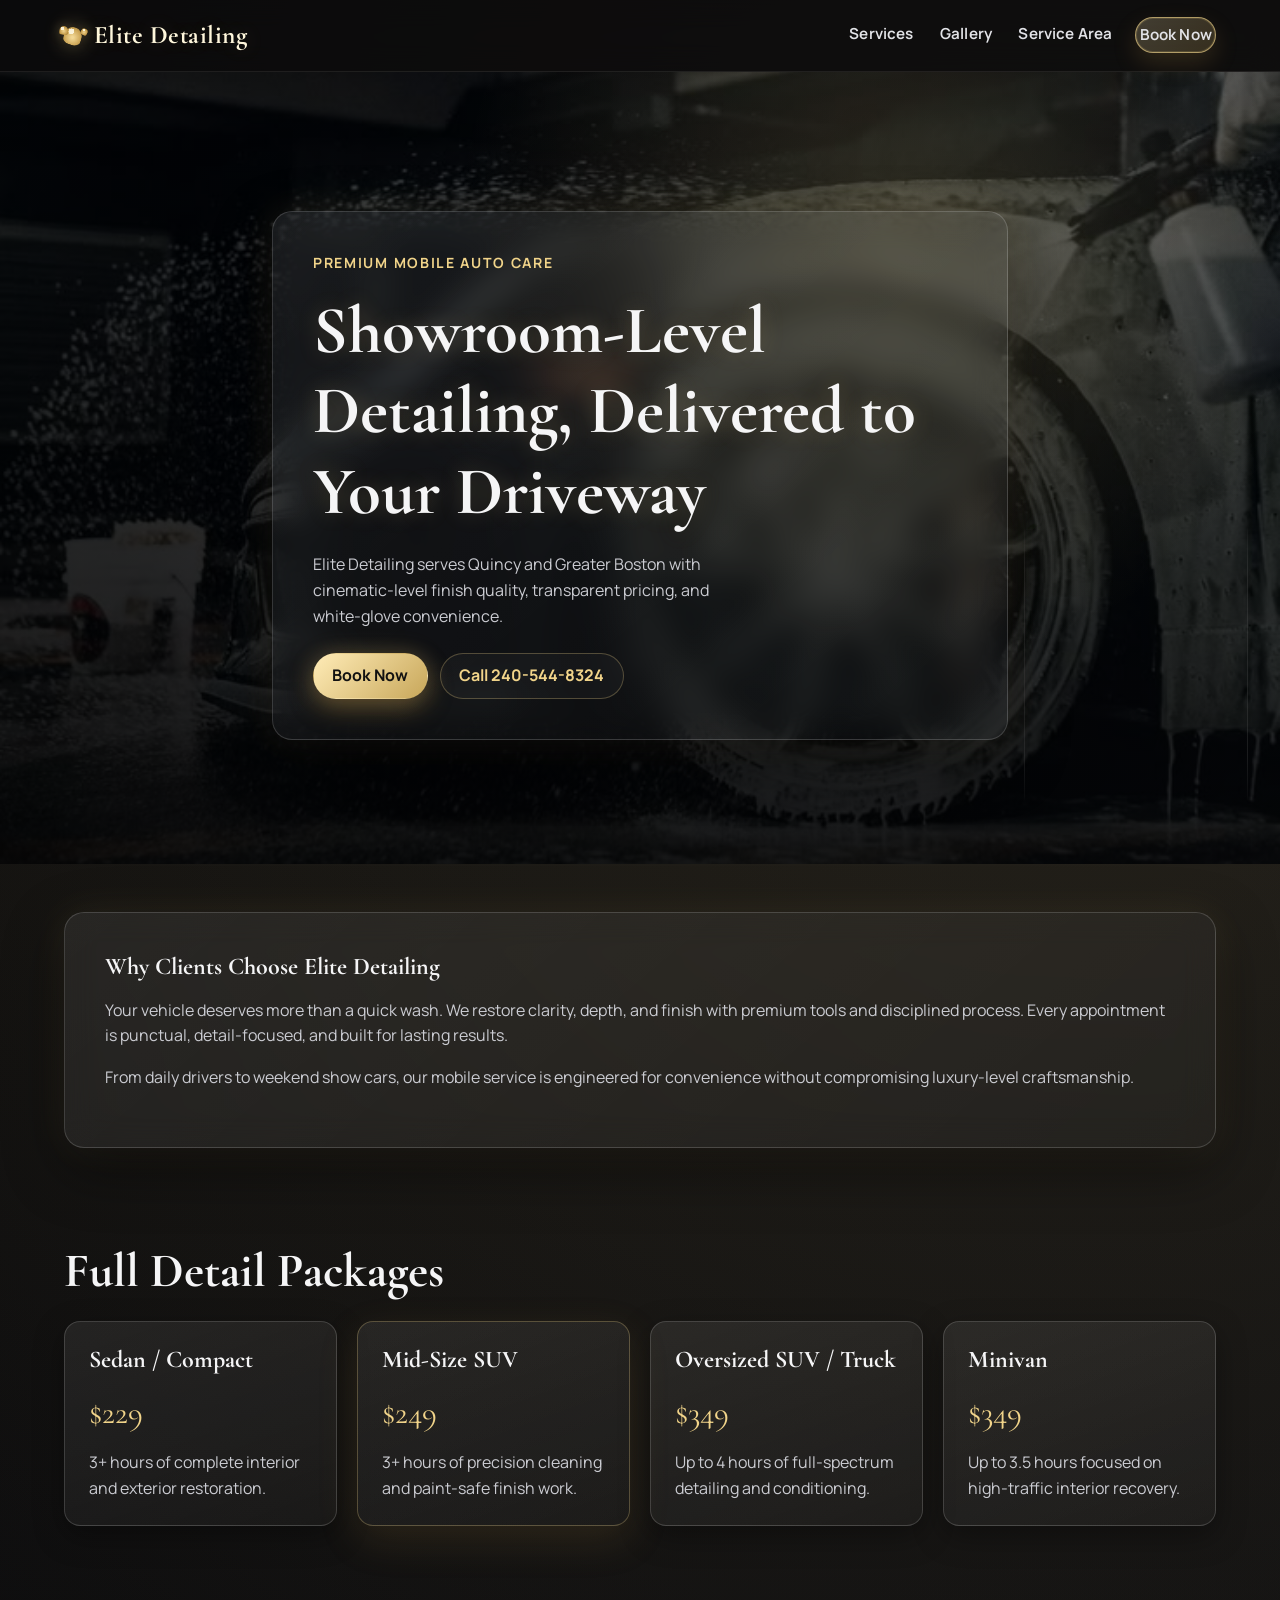
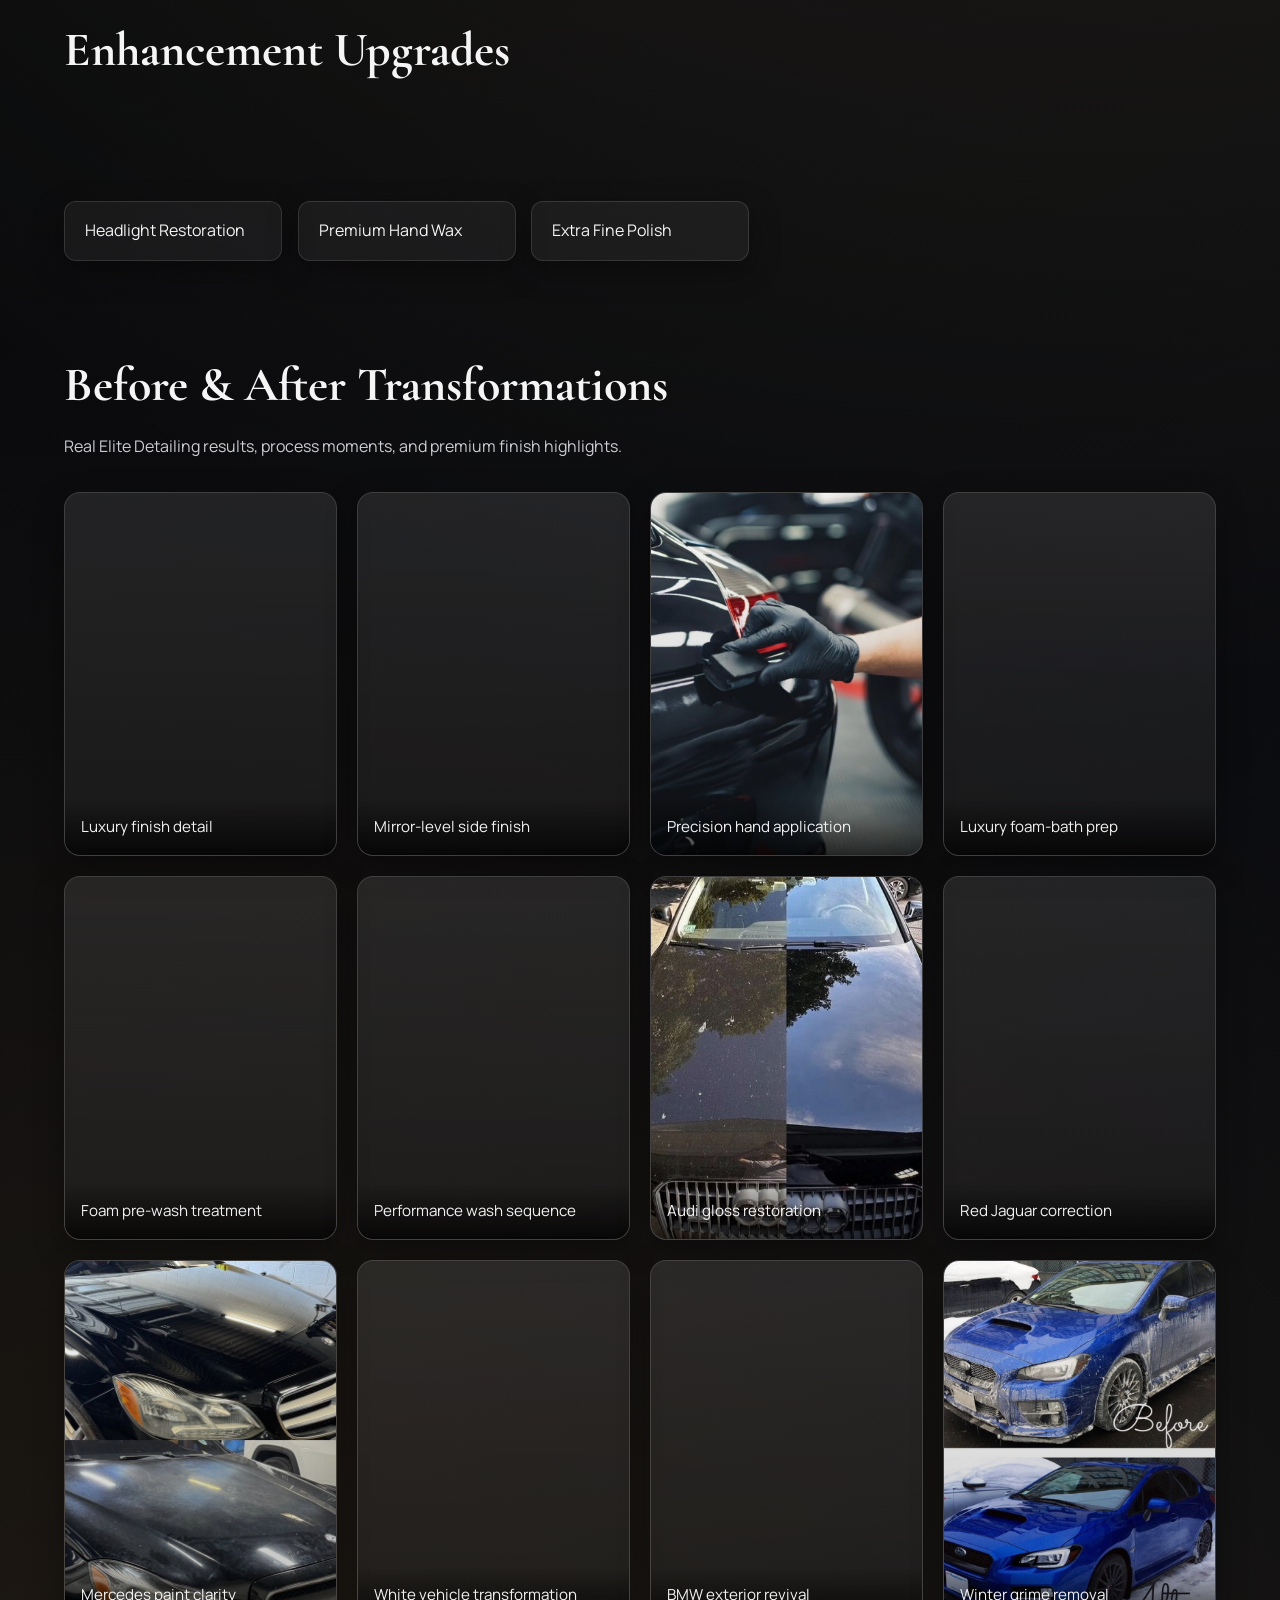
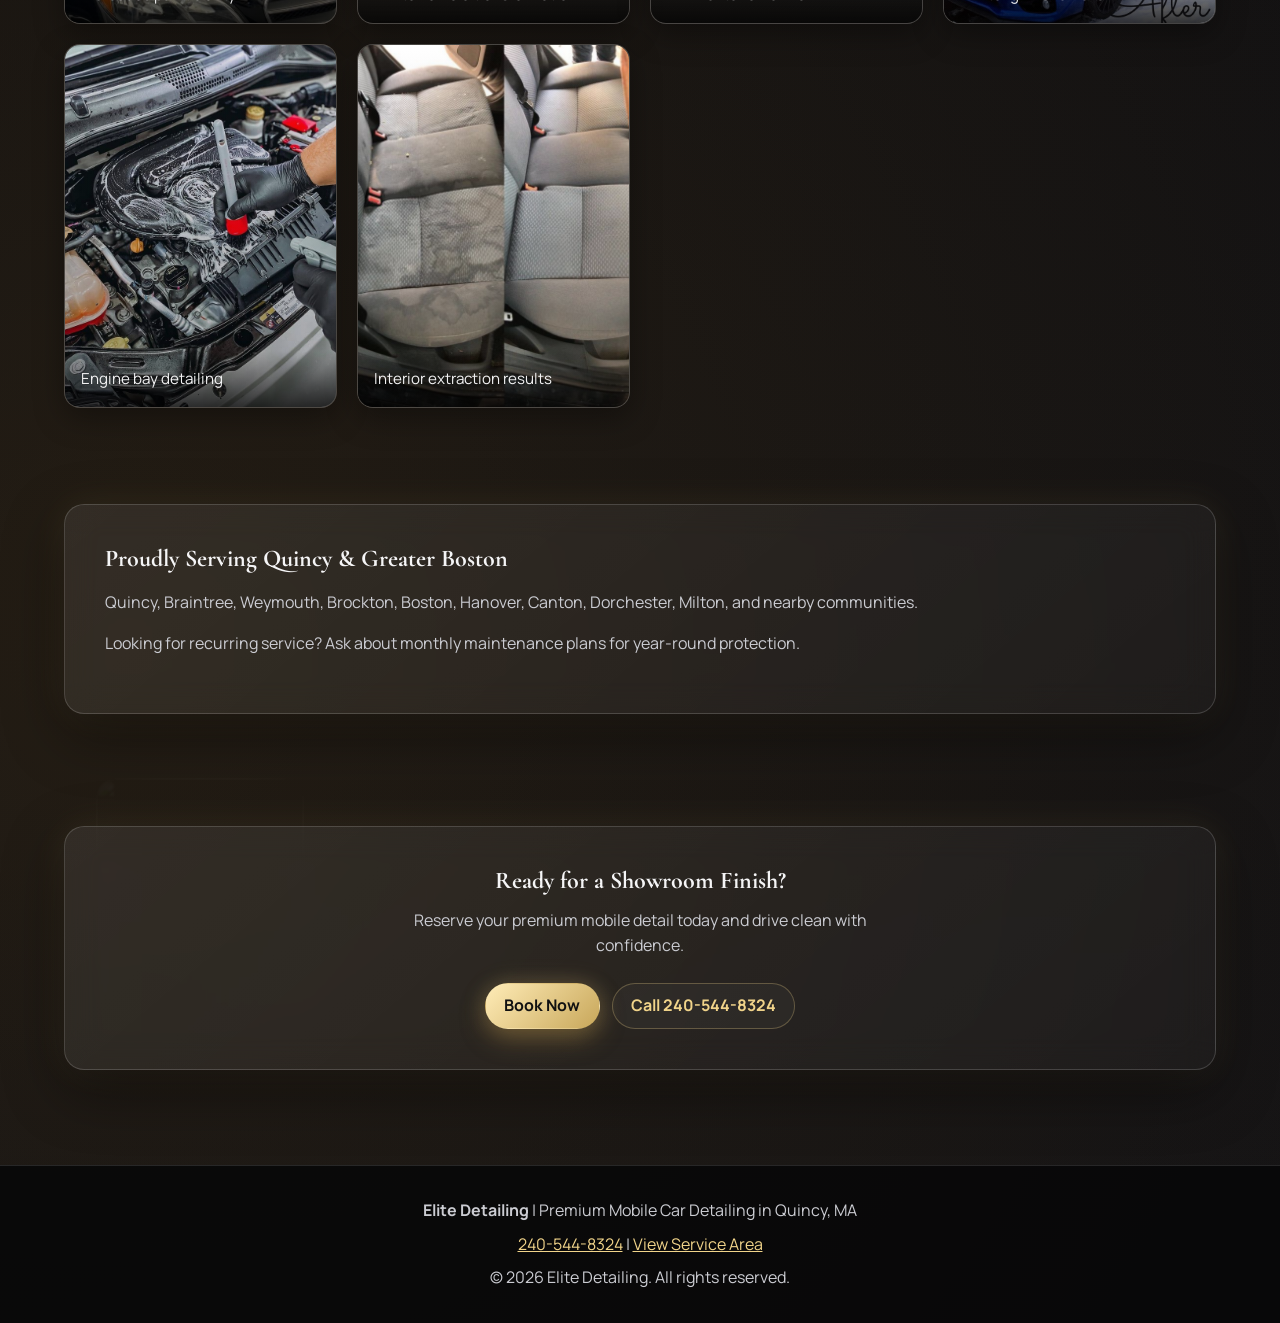
==== index.html @ 379d4a6f "Prepare site for GitHub Pages deployment" ====
<!DOCTYPE html>
<html lang="en">
<head>
  <meta charset="UTF-8">
  <meta name="viewport" content="width=device-width, initial-scale=1">
  <title>Elite Detailing | Premium Mobile Car Detailing in Quincy, MA</title>
  <meta name="description" content="Elite Detailing delivers premium mobile car detailing in Quincy, MA and Greater Boston. Luxury interior and exterior detailing with before/after results.">
  <meta name="robots" content="index,follow">
  <link rel="canonical" href="https://elitedetailingquincy.com/">

  <meta property="og:type" content="website">
  <meta property="og:title" content="Elite Detailing | Premium Mobile Car Detailing in Quincy, MA">
  <meta property="og:description" content="Cinematic, high-end mobile detailing with showroom-level results. Serving Quincy and Greater Boston.">
  <meta property="og:url" content="https://elitedetailingquincy.com/">
  <meta property="og:image" content="https://elitedetailingquincy.com/images/og-elite-detailing.jpg">

  <meta name="twitter:card" content="summary_large_image">
  <meta name="twitter:title" content="Elite Detailing | Premium Mobile Car Detailing in Quincy, MA">
  <meta name="twitter:description" content="Premium mobile car detailing with luxury black-and-gold presentation and trusted local service.">
  <meta name="twitter:image" content="https://elitedetailingquincy.com/images/og-elite-detailing.jpg">

  <link rel="preconnect" href="https://fonts.googleapis.com">
  <link rel="preconnect" href="https://fonts.gstatic.com" crossorigin>
  <link href="https://fonts.googleapis.com/css2?family=Cormorant+Garamond:wght@500;600;700&family=Manrope:wght@400;500;700&display=swap" rel="stylesheet">
  <link rel="stylesheet" href="styles.css">

  <script type="application/ld+json">
    {
      "@context": "https://schema.org",
      "@type": "AutoDetailing",
      "name": "Elite Detailing",
      "url": "https://elitedetailingquincy.com/",
      "telephone": "+1-240-544-8324",
      "image": "https://elitedetailingquincy.com/images/og-elite-detailing.jpg",
      "description": "Premium mobile car detailing in Quincy, MA and surrounding Greater Boston areas.",
      "address": {
        "@type": "PostalAddress",
        "addressLocality": "Quincy",
        "addressRegion": "MA",
        "addressCountry": "US"
      },
      "areaServed": [
        "Quincy",
        "Braintree",
        "Weymouth",
        "Brockton",
        "Boston",
        "Canton",
        "Milton",
        "Dorchester"
      ],
      "priceRange": "$$"
    }
  </script>
</head>

<body>
  <a class="skip-link" href="#main-content">Skip to main content</a>

  <header class="site-header" role="banner" aria-label="Top navigation">
    <div class="container header-inner">
      <a class="brand" href="#top" aria-label="Elite Detailing home">
        <span class="brand-mark" aria-hidden="true"></span>
        <span class="brand-text">Elite Detailing</span>
      </a>

      <nav class="site-nav" aria-label="Primary">
        <a href="#services">Services</a>
        <a href="#gallery">Gallery</a>
        <a href="#service-area">Service Area</a>
        <!-- Final publish update: top-right Book Now button linked to Calendly -->
        <a class="header-book-btn" href="https://calendly.com/fmbamuku-hdu9/30min" target="_blank" rel="noopener noreferrer">Book Now</a>
      </nav>
    </div>
  </header>

  <main id="main-content">
    <section id="top" class="hero" aria-labelledby="hero-title">
      <div class="hero-media" aria-hidden="true">
        <!-- Replace this src with your real hero detailing photo -->
        <img
          src="images/hero-detailing.jpg"
          alt=""
          width="1920"
          height="1080"
          fetchpriority="high"
          decoding="async"
        >
      </div>
      <div class="decor-accent decor-hero" aria-hidden="true">
        <!-- Place in /images folder as: decor-hero-silver-mercedes-foam.jpg -->
        <img loading="lazy" decoding="async" width="736" height="1308" src="images/decor-hero-silver-mercedes-foam.jpg" alt="">
      </div>
      <div class="hero-overlay" aria-hidden="true"></div>

      <div class="container hero-content glass-panel reveal">
        <p class="eyebrow">Premium Mobile Auto Care</p>
        <h1 id="hero-title">Showroom-Level Detailing, Delivered to Your Driveway</h1>
        <p class="lead">
          Elite Detailing serves Quincy and Greater Boston with cinematic-level finish quality,
          transparent pricing, and white-glove convenience.
        </p>
        <div class="cta-group" id="book">
          <a href="https://calendly.com/fmbamuku-hdu9/30min" class="btn btn-primary" aria-label="Book your detailing appointment" target="_blank" rel="noopener noreferrer">Book Now</a>
          <a href="tel:2405448324" class="btn btn-secondary" aria-label="Call Elite Detailing at 240 544 8324">Call 240-544-8324</a>
        </div>
      </div>
    </section>

    <section class="section" aria-labelledby="why-title">
      <div class="container">
        <article class="glass-panel section-card reveal">
          <h2 id="why-title">Why Clients Choose Elite Detailing</h2>
          <p>
            Your vehicle deserves more than a quick wash. We restore clarity, depth, and finish with
            premium tools and disciplined process. Every appointment is punctual, detail-focused, and
            built for lasting results.
          </p>
          <p>
            From daily drivers to weekend show cars, our mobile service is engineered for convenience
            without compromising luxury-level craftsmanship.
          </p>
        </article>
      </div>
    </section>

    <section id="services" class="section" aria-labelledby="services-title">
      <div class="container">
        <h2 id="services-title" class="section-title reveal">Full Detail Packages</h2>
        <div class="card-grid" role="list" aria-label="Detailing package pricing">
          <a class="card card-link reveal" role="listitem" href="https://calendly.com/fmbamuku-hdu9/30min" target="_blank" rel="noopener noreferrer" aria-label="Book Sedan or Compact detailing package">
            <h3>Sedan / Compact</h3>
            <p class="price">$229</p>
            <p>3+ hours of complete interior and exterior restoration.</p>
          </a>

          <a class="card card-link featured reveal" role="listitem" href="https://calendly.com/fmbamuku-hdu9/30min" target="_blank" rel="noopener noreferrer" aria-label="Book Mid-Size SUV detailing package">
            <h3>Mid-Size SUV</h3>
            <p class="price">$249</p>
            <p>3+ hours of precision cleaning and paint-safe finish work.</p>
          </a>

          <a class="card card-link reveal" role="listitem" href="https://calendly.com/fmbamuku-hdu9/30min" target="_blank" rel="noopener noreferrer" aria-label="Book Oversized SUV or Truck detailing package">
            <h3>Oversized SUV / Truck</h3>
            <p class="price">$349</p>
            <p>Up to 4 hours of full-spectrum detailing and conditioning.</p>
          </a>

          <a class="card card-link reveal" role="listitem" href="https://calendly.com/fmbamuku-hdu9/30min" target="_blank" rel="noopener noreferrer" aria-label="Book Minivan detailing package">
            <h3>Minivan</h3>
            <p class="price">$349</p>
            <p>Up to 3.5 hours focused on high-traffic interior recovery.</p>
          </a>
        </div>
      </div>
    </section>

    <section class="section" aria-labelledby="upgrades-title">
      <div class="container">
        <h2 id="upgrades-title" class="section-title reveal">Enhancement Upgrades</h2>
        <ul class="upgrade-grid" aria-label="Detailing upgrade services">
          <li class="reveal"><a class="upgrade-link" href="https://calendly.com/fmbamuku-hdu9/30min" target="_blank" rel="noopener noreferrer">Odor Elimination</a></li>
          <li class="reveal"><a class="upgrade-link" href="https://calendly.com/fmbamuku-hdu9/30min" target="_blank" rel="noopener noreferrer">Shampoo and Steam Clean</a></li>
          <li class="reveal"><a class="upgrade-link" href="https://calendly.com/fmbamuku-hdu9/30min" target="_blank" rel="noopener noreferrer">Leather Treatment</a></li>
          <li class="reveal"><a class="upgrade-link" href="https://calendly.com/fmbamuku-hdu9/30min" target="_blank" rel="noopener noreferrer">Pet Hair Removal</a></li>
          <li class="reveal"><a class="upgrade-link" href="https://calendly.com/fmbamuku-hdu9/30min" target="_blank" rel="noopener noreferrer">Full Body Clay Bar</a></li>
          <li class="reveal"><a class="upgrade-link" href="https://calendly.com/fmbamuku-hdu9/30min" target="_blank" rel="noopener noreferrer">Headlight Restoration</a></li>
          <li class="reveal"><a class="upgrade-link" href="https://calendly.com/fmbamuku-hdu9/30min" target="_blank" rel="noopener noreferrer">Premium Hand Wax</a></li>
          <li class="reveal"><a class="upgrade-link" href="https://calendly.com/fmbamuku-hdu9/30min" target="_blank" rel="noopener noreferrer">Extra Fine Polish</a></li>
        </ul>
      </div>
    </section>

    <section id="gallery" class="section" aria-labelledby="gallery-title">
      <div class="container">
        <h2 id="gallery-title" class="section-title reveal">Before &amp; After Transformations</h2>
        <p class="section-intro reveal">
          Real Elite Detailing results, process moments, and premium finish highlights.
        </p>

        <div class="gallery-grid" role="list" aria-label="Elite Detailing work gallery">
          <figure class="gallery-item reveal" role="listitem">
            <!-- Luxury Rank 1: Luxury black car -->
            <a class="gallery-link" href="https://calendly.com/fmbamuku-hdu9/30min" target="_blank" rel="noopener noreferrer">
              <img loading="lazy" decoding="async" width="736" height="1308" src="images/gallery-01-luxury-black-car.jpg" alt="Luxury black car with deep gloss finish under studio lights">
            </a>
            <figcaption>Luxury finish detail</figcaption>
          </figure>

          <figure class="gallery-item reveal" role="listitem">
            <!-- Luxury Rank 2: Premium gloss side profile -->
            <a class="gallery-link" href="https://calendly.com/fmbamuku-hdu9/30min" target="_blank" rel="noopener noreferrer">
              <img loading="lazy" decoding="async" width="704" height="1248" src="images/gallery-09-gloss-side-profile.jpg" alt="Dark vehicle side profile with mirror-like gloss finish">
            </a>
            <figcaption>Mirror-level side finish</figcaption>
          </figure>

          <figure class="gallery-item reveal" role="listitem">
            <!-- Luxury Rank 3: Detailing hand applying product -->
            <a class="gallery-link" href="https://calendly.com/fmbamuku-hdu9/30min" target="_blank" rel="noopener noreferrer">
              <img loading="lazy" decoding="async" width="736" height="1308" src="images/gallery-02-hand-applying-product.jpg" alt="Detailer applying finishing product by hand on a dark vehicle">
            </a>
            <figcaption>Precision hand application</figcaption>
          </figure>

          <figure class="gallery-item reveal" role="listitem">
            <!-- Luxury Rank 4: Silver Mercedes foam wash -->
            <a class="gallery-link" href="https://calendly.com/fmbamuku-hdu9/30min" target="_blank" rel="noopener noreferrer">
              <img loading="lazy" decoding="async" width="736" height="1308" src="images/gallery-13-silver-mercedes-foam.jpg" alt="Silver Mercedes in foam wash bay before hand-detailing stage">
            </a>
            <figcaption>Luxury foam-bath prep</figcaption>
          </figure>

          <figure class="gallery-item reveal" role="listitem">
            <!-- Luxury Rank 5: Yellow Mercedes foam wash -->
            <a class="gallery-link" href="https://calendly.com/fmbamuku-hdu9/30min" target="_blank" rel="noopener noreferrer">
              <img loading="lazy" decoding="async" width="736" height="736" src="images/gallery-12-yellow-mercedes-foam.jpg" alt="Yellow Mercedes covered in foam during premium wash service">
            </a>
            <figcaption>Foam pre-wash treatment</figcaption>
          </figure>

          <figure class="gallery-item reveal" role="listitem">
            <!-- Luxury Rank 6: Green BMW foam wash -->
            <a class="gallery-link" href="https://calendly.com/fmbamuku-hdu9/30min" target="_blank" rel="noopener noreferrer">
              <img loading="lazy" decoding="async" width="704" height="1248" src="images/gallery-14-green-bmw-foam.jpg" alt="Green BMW rear view covered in foam during deep exterior wash">
            </a>
            <figcaption>Performance wash sequence</figcaption>
          </figure>

          <figure class="gallery-item reveal" role="listitem">
            <!-- Luxury Rank 7: Audi before/after -->
            <a class="gallery-link" href="https://calendly.com/fmbamuku-hdu9/30min" target="_blank" rel="noopener noreferrer">
              <img loading="lazy" decoding="async" width="736" height="574" src="images/gallery-05-audi-before-after.jpg" alt="Audi hood before and after polish with clear reflection">
            </a>
            <figcaption>Audi gloss restoration</figcaption>
          </figure>

          <figure class="gallery-item reveal" role="listitem">
            <!-- Luxury Rank 8: Red Jaguar before/after -->
            <a class="gallery-link" href="https://calendly.com/fmbamuku-hdu9/30min" target="_blank" rel="noopener noreferrer">
              <img loading="lazy" decoding="async" width="736" height="736" src="images/gallery-03-red-jaguar-before-after.jpg" alt="Red Jaguar before and after exterior restoration">
            </a>
            <figcaption>Red Jaguar correction</figcaption>
          </figure>

          <figure class="gallery-item reveal" role="listitem">
            <!-- Luxury Rank 9: Mercedes before/after -->
            <a class="gallery-link" href="https://calendly.com/fmbamuku-hdu9/30min" target="_blank" rel="noopener noreferrer">
              <img loading="lazy" decoding="async" width="736" height="736" src="images/gallery-07-mercedes-before-after.jpg" alt="Black Mercedes hood before and after paint correction">
            </a>
            <figcaption>Mercedes paint clarity</figcaption>
          </figure>

          <figure class="gallery-item reveal" role="listitem">
            <!-- Luxury Rank 10: White car before/after -->
            <a class="gallery-link" href="https://calendly.com/fmbamuku-hdu9/30min" target="_blank" rel="noopener noreferrer">
              <img loading="lazy" decoding="async" width="736" height="736" src="images/gallery-04-white-car-before-after.jpg" alt="White SUV front end before and after detailing">
            </a>
            <figcaption>White vehicle transformation</figcaption>
          </figure>

          <figure class="gallery-item reveal" role="listitem">
            <!-- Luxury Rank 11: BMW before/after -->
            <a class="gallery-link" href="https://calendly.com/fmbamuku-hdu9/30min" target="_blank" rel="noopener noreferrer">
              <img loading="lazy" decoding="async" width="736" height="736" src="images/gallery-10-bmw-before-after.jpg" alt="Gray BMW before and after exterior detail correction">
            </a>
            <figcaption>BMW exterior revival</figcaption>
          </figure>

          <figure class="gallery-item reveal" role="listitem">
            <!-- Luxury Rank 12: Blue Subaru before/after -->
            <a class="gallery-link" href="https://calendly.com/fmbamuku-hdu9/30min" target="_blank" rel="noopener noreferrer">
              <img loading="lazy" decoding="async" width="736" height="1308" src="images/gallery-06-blue-subaru-before-after.jpg" alt="Blue Subaru before and after mobile detailing service">
            </a>
            <figcaption>Winter grime removal</figcaption>
          </figure>

          <figure class="gallery-item reveal" role="listitem">
            <!-- Luxury Rank 13: Engine bay detailing -->
            <a class="gallery-link" href="https://calendly.com/fmbamuku-hdu9/30min" target="_blank" rel="noopener noreferrer">
              <img loading="lazy" decoding="async" width="736" height="1308" src="images/gallery-11-engine-bay-detail.jpg" alt="Engine bay cleaning with brush and foam for precision detailing">
            </a>
            <figcaption>Engine bay detailing</figcaption>
          </figure>

          <figure class="gallery-item reveal" role="listitem">
            <!-- Luxury Rank 14: Interior seat before/after -->
            <a class="gallery-link" href="https://calendly.com/fmbamuku-hdu9/30min" target="_blank" rel="noopener noreferrer">
              <img loading="lazy" decoding="async" width="736" height="736" src="images/gallery-08-seat-before-after.jpg" alt="Car seat upholstery before and after deep extraction cleaning">
            </a>
            <figcaption>Interior extraction results</figcaption>
          </figure>
        </div>
      </div>
    </section>

    <section id="service-area" class="section" aria-labelledby="area-title">
      <div class="container">
        <article class="glass-panel section-card reveal">
          <h2 id="area-title">Proudly Serving Quincy &amp; Greater Boston</h2>
          <p>
            Quincy, Braintree, Weymouth, Brockton, Boston, Hanover, Canton, Dorchester, Milton,
            and nearby communities.
          </p>
          <p>
            Looking for recurring service? Ask about monthly maintenance plans for year-round protection.
          </p>
        </article>
      </div>
    </section>

    <section class="section section-cta" aria-labelledby="cta-title">
      <div class="container">
        <div class="decor-accent decor-section" aria-hidden="true">
          <!-- Place in /images folder as: decor-section-green-bmw-foam.jpg -->
          <img loading="lazy" decoding="async" width="704" height="1248" src="images/decor-section-green-bmw-foam.jpg" alt="">
        </div>
        <div class="glass-panel cta-panel reveal">
          <h2 id="cta-title">Ready for a Showroom Finish?</h2>
          <p>Reserve your premium mobile detail today and drive clean with confidence.</p>
          <div class="cta-group">
            <a href="https://calendly.com/fmbamuku-hdu9/30min" class="btn btn-primary" target="_blank" rel="noopener noreferrer">Book Now</a>
            <a href="tel:2405448324" class="btn btn-secondary">Call 240-544-8324</a>
          </div>
        </div>
      </div>
    </section>
  </main>

  <footer class="site-footer" role="contentinfo">
    <div class="container footer-inner">
      <p><strong>Elite Detailing</strong> | Premium Mobile Car Detailing in Quincy, MA</p>
      <p>
        <a href="tel:2405448324">240-544-8324</a>
        <span aria-hidden="true">|</span>
        <a href="#service-area">View Service Area</a>
      </p>
      <p>&copy; 2026 Elite Detailing. All rights reserved.</p>
    </div>
  </footer>

  <script>
    (function () {
      var prefersReducedMotion = window.matchMedia('(prefers-reduced-motion: reduce)').matches;
      if (prefersReducedMotion || !('IntersectionObserver' in window)) {
        document.documentElement.classList.add('no-motion');
        return;
      }

      var revealNodes = document.querySelectorAll('.reveal');
      var observer = new IntersectionObserver(function (entries, obs) {
        for (var i = 0; i < entries.length; i += 1) {
          if (entries[i].isIntersecting) {
            entries[i].target.classList.add('is-visible');
            obs.unobserve(entries[i].target);
          }
        }
      }, { threshold: 0.15, rootMargin: '0px 0px -10% 0px' });

      for (var j = 0; j < revealNodes.length; j += 1) {
        observer.observe(revealNodes[j]);
      }
    })();
  </script>
</body>
</html>
---- styles.css ----
:root {
  --bg-0: #070708;
  --bg-1: #0f1015;
  --surface: rgba(255, 255, 255, 0.05);
  --surface-strong: rgba(255, 255, 255, 0.08);
  --text-0: #f5f5f6;
  --text-1: #cbccd2;
  --gold-0: #f1d48a;
  --gold-1: #c8a75a;
  --gold-2: #8f6c2a;
  --line: rgba(241, 212, 138, 0.28);
  --shadow-0: 0 10px 30px rgba(0, 0, 0, 0.35);
  --shadow-1: 0 20px 60px rgba(0, 0, 0, 0.45);
  --radius-sm: 0.75rem;
  --radius-md: 1rem;
  --radius-lg: 1.25rem;
  --space-2: 0.5rem;
  --space-3: 0.75rem;
  --space-4: 1rem;
  --space-5: 1.25rem;
  --space-6: 1.5rem;
  --space-8: 2rem;
  --space-10: 2.5rem;
  --space-12: 3rem;
  --space-16: 4rem;
  --container: 72rem;
}

* {
  box-sizing: border-box;
}

html {
  scroll-behavior: smooth;
}

body {
  margin: 0;
  color: var(--text-0);
  background:
    radial-gradient(circle at 85% 8%, rgba(241, 212, 138, 0.14), transparent 45%),
    radial-gradient(circle at 10% 85%, rgba(127, 89, 29, 0.2), transparent 46%),
    linear-gradient(155deg, var(--bg-0), var(--bg-1));
  font-family: "Manrope", -apple-system, BlinkMacSystemFont, "Segoe UI", sans-serif;
  line-height: 1.6;
  text-rendering: optimizeLegibility;
  overflow-x: hidden;
}

a {
  color: inherit;
}

img {
  display: block;
  max-width: 100%;
  height: auto;
}

.container {
  width: min(100% - 2rem, var(--container));
  margin-inline: auto;
}

.skip-link {
  position: absolute;
  left: -9999px;
  top: auto;
  width: 1px;
  height: 1px;
  overflow: hidden;
}

.skip-link:focus-visible {
  left: 1rem;
  top: 1rem;
  width: auto;
  height: auto;
  padding: 0.7rem 1rem;
  border-radius: var(--radius-sm);
  background: #131318;
  color: var(--gold-0);
  border: 1px solid var(--line);
  z-index: 999;
}

.site-header {
  position: sticky;
  top: 0;
  z-index: 50;
  border-bottom: 1px solid rgba(255, 255, 255, 0.08);
  backdrop-filter: blur(14px);
  background: rgba(8, 8, 10, 0.72);
}

.header-inner {
  display: flex;
  align-items: center;
  justify-content: space-between;
  gap: var(--space-6);
  padding-block: 0.95rem;
}

.brand {
  display: inline-flex;
  align-items: center;
  gap: var(--space-3);
  text-decoration: none;
  font-weight: 700;
  letter-spacing: 0.03em;
}

.brand-mark {
  position: relative;
  inline-size: 1.1rem;
  block-size: 1.1rem;
  border-radius: 70% 70% 60% 60% / 75% 75% 45% 45%;
  transform: rotate(18deg);
  background:
    radial-gradient(circle at 34% 28%, rgba(255, 252, 235, 0.9) 0 16%, transparent 17%),
    radial-gradient(circle at 50% 58%, #f2d896 8%, #cfa95b 56%, #8f6c2a 100%);
  box-shadow:
    0 0 20px rgba(241, 212, 138, 0.45),
    0 2px 8px rgba(0, 0, 0, 0.35);
}

.brand-mark::before,
.brand-mark::after {
  content: "";
  position: absolute;
  background:
    radial-gradient(circle at 35% 30%, rgba(255, 252, 235, 0.86) 0 18%, transparent 19%),
    radial-gradient(circle at 50% 55%, #ebcd87 8%, #c39a4a 58%, #7e5d25 100%);
  box-shadow: 0 0 12px rgba(241, 212, 138, 0.28);
}

.brand-mark::before {
  inline-size: 0.55rem;
  block-size: 0.55rem;
  border-radius: 70% 70% 58% 58% / 78% 78% 40% 40%;
  left: -0.36rem;
  top: 0.12rem;
  transform: rotate(-14deg);
}

.brand-mark::after {
  inline-size: 0.42rem;
  block-size: 0.42rem;
  border-radius: 70% 70% 58% 58% / 78% 78% 40% 40%;
  right: -0.26rem;
  top: -0.14rem;
  transform: rotate(10deg);
}

.brand-text {
  font-family: "Cormorant Garamond", Georgia, serif;
  font-size: 1.58rem;
  font-weight: 700;
  letter-spacing: 0.02em;
  color: #fff7dc;
  text-shadow: 0 0 20px rgba(241, 212, 138, 0.18);
}

.site-nav {
  display: flex;
  flex-wrap: wrap;
  justify-content: flex-end;
  gap: var(--space-3);
}

.site-nav a {
  font-size: 0.95rem;
  font-weight: 650;
  letter-spacing: 0.01em;
  text-decoration: none;
  color: #e2e3e7;
  padding: 0.3rem 0.2rem;
}

.site-nav a:hover,
.site-nav a:focus-visible {
  color: var(--gold-0);
}

.site-nav a:focus-visible,
.btn:focus-visible {
  outline: 2px solid var(--gold-0);
  outline-offset: 2px;
}

/* Final publish update: premium nav-side Calendly button */
.header-book-btn {
  padding: 0.5rem 1rem;
  border-radius: 999px;
  border: 1px solid rgba(241, 212, 138, 0.65);
  background: linear-gradient(135deg, rgba(255, 236, 183, 0.22), rgba(200, 167, 90, 0.22));
  box-shadow: 0 0 0 1px rgba(241, 212, 138, 0.15) inset, 0 10px 24px rgba(180, 139, 64, 0.2);
  color: #fff2cc;
}

.header-book-btn:hover {
  color: #fff8e6;
  transform: translateY(-1px);
  box-shadow: 0 0 0 1px rgba(241, 212, 138, 0.28) inset, 0 14px 30px rgba(180, 139, 64, 0.35);
}

.hero {
  position: relative;
  min-height: min(88svh, 54rem);
  display: flex;
  align-items: center;
  isolation: isolate;
  padding: var(--space-16) 0 var(--space-12);
}

.decor-accent {
  position: absolute;
  pointer-events: none;
  z-index: -1;
  overflow: hidden;
  border-radius: var(--radius-lg);
}

.decor-accent img {
  width: 100%;
  height: 100%;
  object-fit: cover;
  filter: saturate(1.05) contrast(1.05);
}

.decor-hero {
  right: clamp(0.6rem, 3vw, 2rem);
  bottom: clamp(1rem, 4vw, 3rem);
  width: clamp(8rem, 22vw, 14rem);
  height: clamp(12rem, 35vw, 19rem);
  opacity: 0.22;
  box-shadow: 0 0 70px rgba(241, 212, 138, 0.22);
  mask-image: linear-gradient(to bottom, transparent 0%, black 18%, black 80%, transparent 100%);
}

.hero-media {
  position: absolute;
  inset: 0;
  z-index: -2;
}

.hero-media::after {
  content: "";
  position: absolute;
  inset: 0;
  background: linear-gradient(180deg, rgba(0, 0, 0, 0.2), rgba(6, 6, 8, 0.8));
}

.hero-media img {
  width: 100%;
  height: 100%;
  object-fit: cover;
  object-position: center;
}

.hero-overlay {
  position: absolute;
  inset: 0;
  z-index: -1;
  background:
    radial-gradient(circle at 70% 20%, rgba(241, 212, 138, 0.18), transparent 40%),
    linear-gradient(120deg, rgba(0, 0, 0, 0.72), rgba(0, 0, 0, 0.42));
}

.glass-panel {
  background: linear-gradient(140deg, rgba(255, 255, 255, 0.08), rgba(255, 255, 255, 0.03));
  border: 1px solid rgba(255, 255, 255, 0.16);
  box-shadow: var(--shadow-1), 0 0 36px rgba(241, 212, 138, 0.1);
  border-radius: var(--radius-lg);
  backdrop-filter: blur(16px);
}

.hero-content {
  padding: var(--space-8);
  max-width: 46rem;
}

.eyebrow {
  margin: 0;
  color: var(--gold-0);
  font-size: 0.88rem;
  font-weight: 700;
  letter-spacing: 0.12em;
  text-transform: uppercase;
}

h1,
h2,
h3 {
  margin: 0;
  line-height: 1.2;
  font-family: "Cormorant Garamond", Georgia, serif;
}

h1 {
  margin-top: var(--space-4);
  font-size: clamp(2rem, 6.5vw, 4.2rem);
  text-shadow: 0 0 22px rgba(241, 212, 138, 0.24);
}

.lead {
  margin-top: var(--space-5);
  margin-bottom: var(--space-6);
  color: var(--text-1);
  max-width: 42ch;
}

.cta-group {
  display: flex;
  flex-wrap: wrap;
  gap: var(--space-3);
}

.btn {
  display: inline-flex;
  justify-content: center;
  align-items: center;
  min-height: 2.85rem;
  border-radius: 999px;
  border: 1px solid transparent;
  padding: 0.55rem 1.15rem;
  text-decoration: none;
  font-weight: 700;
  transition: transform 220ms ease, box-shadow 220ms ease, background-color 220ms ease, color 220ms ease, border-color 220ms ease;
}

.btn-primary {
  background: linear-gradient(135deg, #ffecb7 0%, var(--gold-1) 100%);
  color: #111;
  box-shadow: 0 10px 26px rgba(180, 139, 64, 0.35), 0 0 24px rgba(241, 212, 138, 0.2);
}

.btn-primary:hover {
  transform: translateY(-2px);
  box-shadow: 0 12px 30px rgba(180, 139, 64, 0.45);
}

.btn-secondary {
  border-color: var(--line);
  background: rgba(255, 255, 255, 0.03);
  color: var(--gold-0);
}

.btn-secondary:hover {
  transform: translateY(-2px);
  background: rgba(255, 255, 255, 0.08);
  box-shadow: 0 0 22px rgba(241, 212, 138, 0.18);
}

.section {
  padding: var(--space-12) 0;
}

.section-card {
  padding: var(--space-8);
}

.section-card p {
  margin-top: var(--space-4);
  color: var(--text-1);
}

.section-title {
  margin-bottom: var(--space-5);
  font-size: clamp(1.9rem, 5vw, 3rem);
}

.section-intro {
  margin: 0 0 var(--space-8);
  max-width: 65ch;
  color: var(--text-1);
}

.card-grid {
  display: grid;
  grid-template-columns: repeat(auto-fit, minmax(15.5rem, 1fr));
  gap: var(--space-5);
}

.card {
  padding: var(--space-6);
  border-radius: var(--radius-md);
  background: linear-gradient(160deg, rgba(255, 255, 255, 0.08), rgba(255, 255, 255, 0.03));
  border: 1px solid rgba(255, 255, 255, 0.16);
  box-shadow: var(--shadow-0);
  transition: transform 240ms ease, border-color 240ms ease, box-shadow 240ms ease;
}

.card-link {
  display: block;
  color: inherit;
  text-decoration: none;
}

.card-link:focus-visible,
.upgrade-link:focus-visible,
.gallery-link:focus-visible {
  outline: 2px solid var(--gold-0);
  outline-offset: 3px;
}

.card:hover {
  transform: translateY(-4px);
  border-color: var(--line);
  box-shadow: var(--shadow-1), 0 0 28px rgba(241, 212, 138, 0.24);
}

.card h3 {
  font-size: 1.5rem;
}

.price {
  margin: var(--space-3) 0;
  color: var(--gold-0);
  font-family: "Cormorant Garamond", Georgia, serif;
  font-size: 2rem;
}

.card p:last-child {
  margin: 0;
  color: var(--text-1);
}

.featured {
  border-color: var(--line);
  box-shadow: 0 14px 40px rgba(176, 136, 60, 0.15);
}

.upgrade-grid {
  list-style: none;
  margin: 0;
  padding: 0;
  display: grid;
  grid-template-columns: repeat(auto-fit, minmax(12.5rem, 1fr));
  gap: var(--space-4);
}

.upgrade-grid li {
  padding: var(--space-4) var(--space-5);
  border-radius: var(--radius-sm);
  background: var(--surface);
  border: 1px solid rgba(255, 255, 255, 0.12);
  box-shadow: var(--shadow-0);
}

.upgrade-link {
  display: block;
  color: inherit;
  text-decoration: none;
}

.upgrade-link:hover {
  color: #fff3cf;
}

.gallery-grid {
  display: grid;
  grid-template-columns: repeat(auto-fit, minmax(15rem, 1fr));
  gap: var(--space-5);
}

.gallery-item {
  margin: 0;
  aspect-ratio: 3 / 4;
  border-radius: var(--radius-md);
  overflow: hidden;
  background: var(--surface-strong);
  border: 1px solid rgba(255, 255, 255, 0.14);
  box-shadow: var(--shadow-0);
  position: relative;
  transition: transform 260ms ease, box-shadow 260ms ease, border-color 260ms ease;
}

.gallery-item::before {
  content: "";
  position: absolute;
  inset: 0;
  pointer-events: none;
  background: linear-gradient(180deg, rgba(255, 255, 255, 0.02), rgba(0, 0, 0, 0.25));
  z-index: 1;
}

.gallery-item img {
  width: 100%;
  height: 100%;
  object-fit: cover;
  object-position: center;
}

.gallery-link {
  display: block;
  width: 100%;
  height: 100%;
  color: inherit;
  text-decoration: none;
}

.gallery-item figcaption {
  position: absolute;
  left: 0;
  right: 0;
  bottom: 0;
  padding: var(--space-4);
  color: #f2f2f3;
  font-size: 0.95rem;
  background: linear-gradient(to top, rgba(0, 0, 0, 0.72), rgba(0, 0, 0, 0));
  z-index: 2;
}

.gallery-item:hover {
  transform: translateY(-4px);
  border-color: var(--line);
  box-shadow: var(--shadow-1), 0 0 28px rgba(241, 212, 138, 0.26);
}

.section-cta {
  padding-top: var(--space-16);
}

.section-cta .container {
  position: relative;
}

.decor-section {
  left: clamp(0.6rem, 3vw, 2rem);
  top: -3rem;
  width: clamp(7rem, 20vw, 13rem);
  height: clamp(10rem, 30vw, 17rem);
  opacity: 0.16;
  filter: blur(1px);
  box-shadow: 0 0 56px rgba(241, 212, 138, 0.24);
  mask-image: radial-gradient(circle at center, black 45%, transparent 100%);
}

.cta-panel {
  text-align: center;
  padding: var(--space-8);
}

.cta-panel p {
  margin: var(--space-3) auto var(--space-6);
  max-width: 48ch;
  color: var(--text-1);
}

.cta-panel .cta-group {
  justify-content: center;
}

.site-footer {
  margin-top: var(--space-12);
  border-top: 1px solid rgba(255, 255, 255, 0.12);
  background: rgba(6, 6, 8, 0.85);
}

.footer-inner {
  padding: var(--space-8) 0;
  text-align: center;
  color: var(--text-1);
}

.footer-inner p {
  margin: 0;
}

.footer-inner p + p {
  margin-top: var(--space-2);
}

.footer-inner a {
  color: var(--gold-0);
}

.reveal {
  opacity: 0;
  transform: translateY(12px);
  transition: transform 540ms cubic-bezier(0.16, 1, 0.3, 1), opacity 540ms ease;
  will-change: transform, opacity;
}

.reveal.is-visible {
  opacity: 1;
  transform: translateY(0);
}

.no-motion .reveal {
  opacity: 1;
  transform: none;
  transition: none;
}

@media (prefers-reduced-motion: reduce) {
  .reveal {
    opacity: 1;
    transform: none;
    transition: none;
  }

  html {
    scroll-behavior: auto;
  }

  .btn,
  .card,
  .site-nav a {
    transition: none;
  }
}

@media (min-width: 46rem) {
  .site-nav {
    gap: var(--space-5);
  }

  .hero-content {
    padding: var(--space-10);
  }

  .section-card,
  .cta-panel {
    padding: var(--space-10);
  }
}

@media (max-width: 40rem) {
  .header-inner {
    flex-direction: column;
    align-items: flex-start;
    gap: var(--space-2);
  }

  .site-nav {
    width: 100%;
    justify-content: space-between;
  }

  .header-book-btn {
    margin-left: auto;
  }

  .hero {
    padding-top: var(--space-12);
  }

  .decor-hero {
    width: 7.2rem;
    height: 10.5rem;
    opacity: 0.17;
  }

  .decor-section {
    width: 6.8rem;
    height: 9.5rem;
    top: -1.5rem;
    opacity: 0.14;
  }

  .cta-group {
    width: 100%;
  }

  .btn {
    flex: 1;
    min-width: 11.5rem;
  }
}
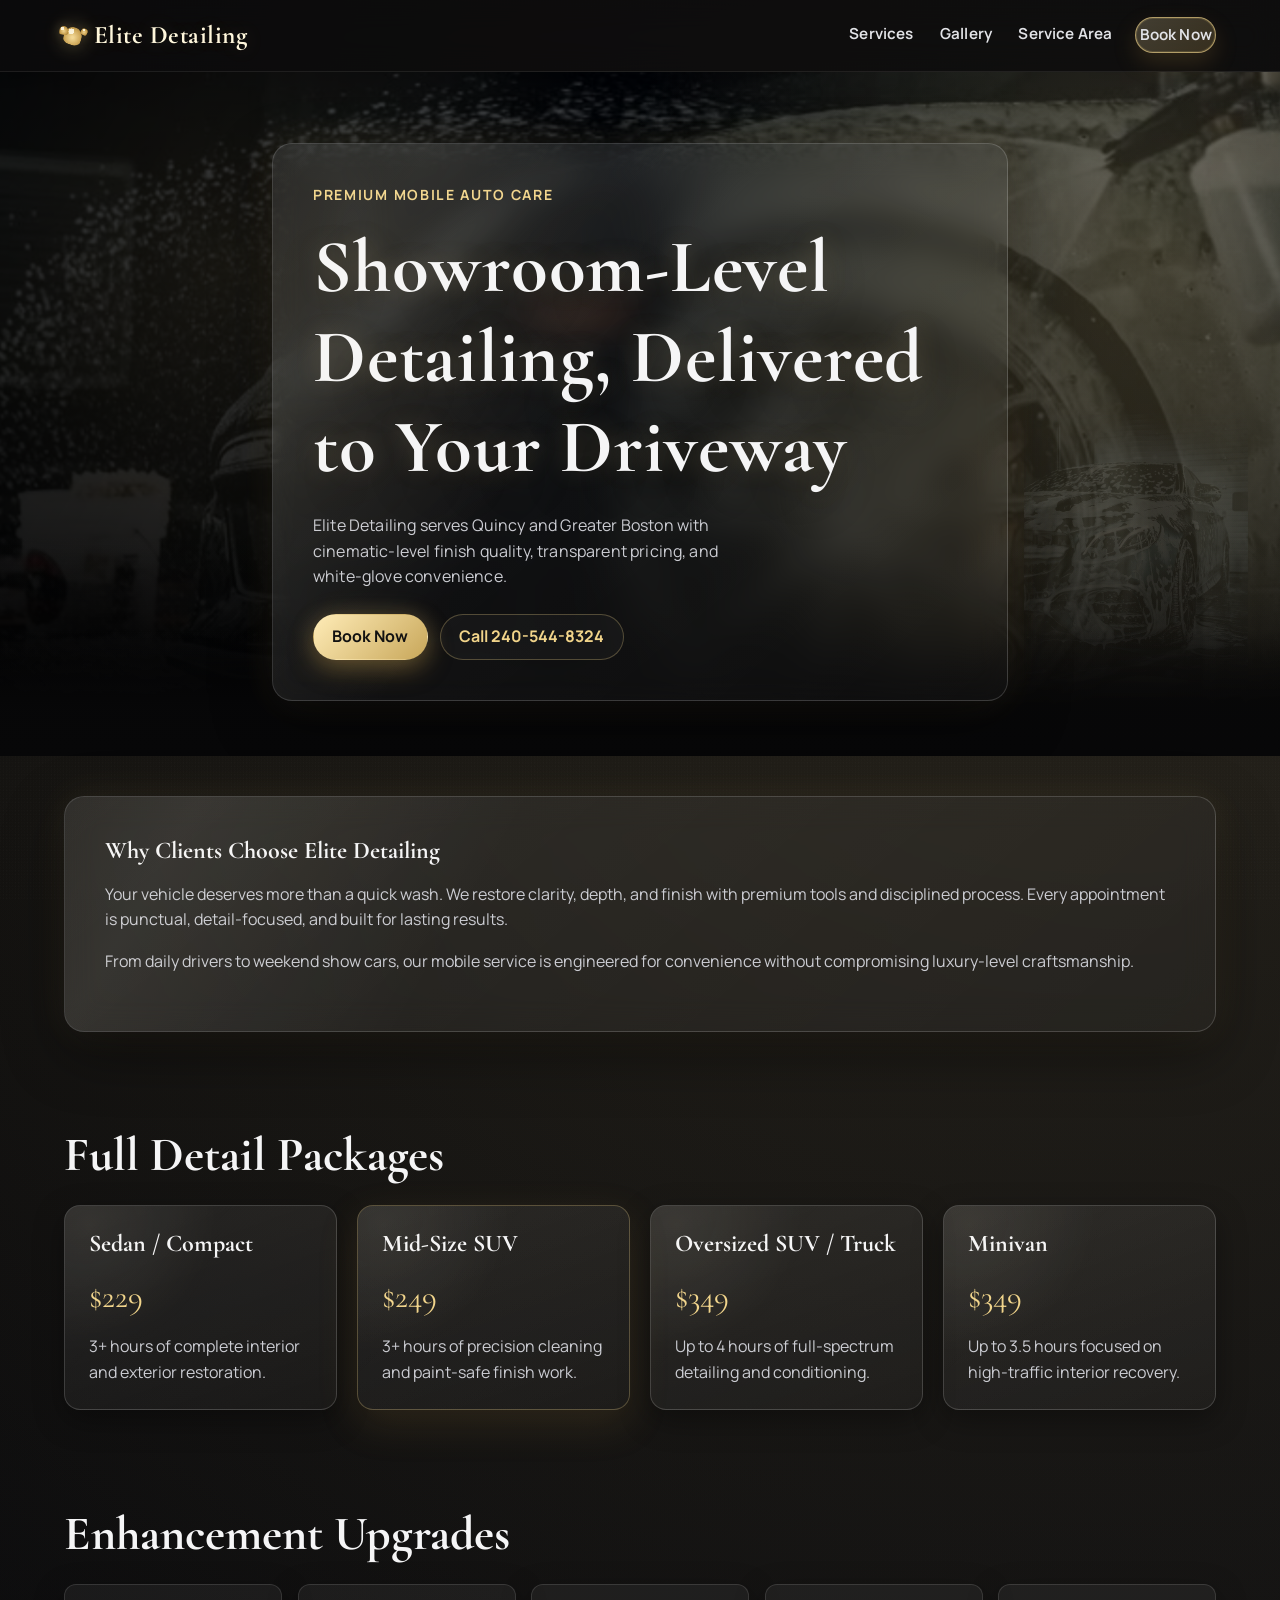
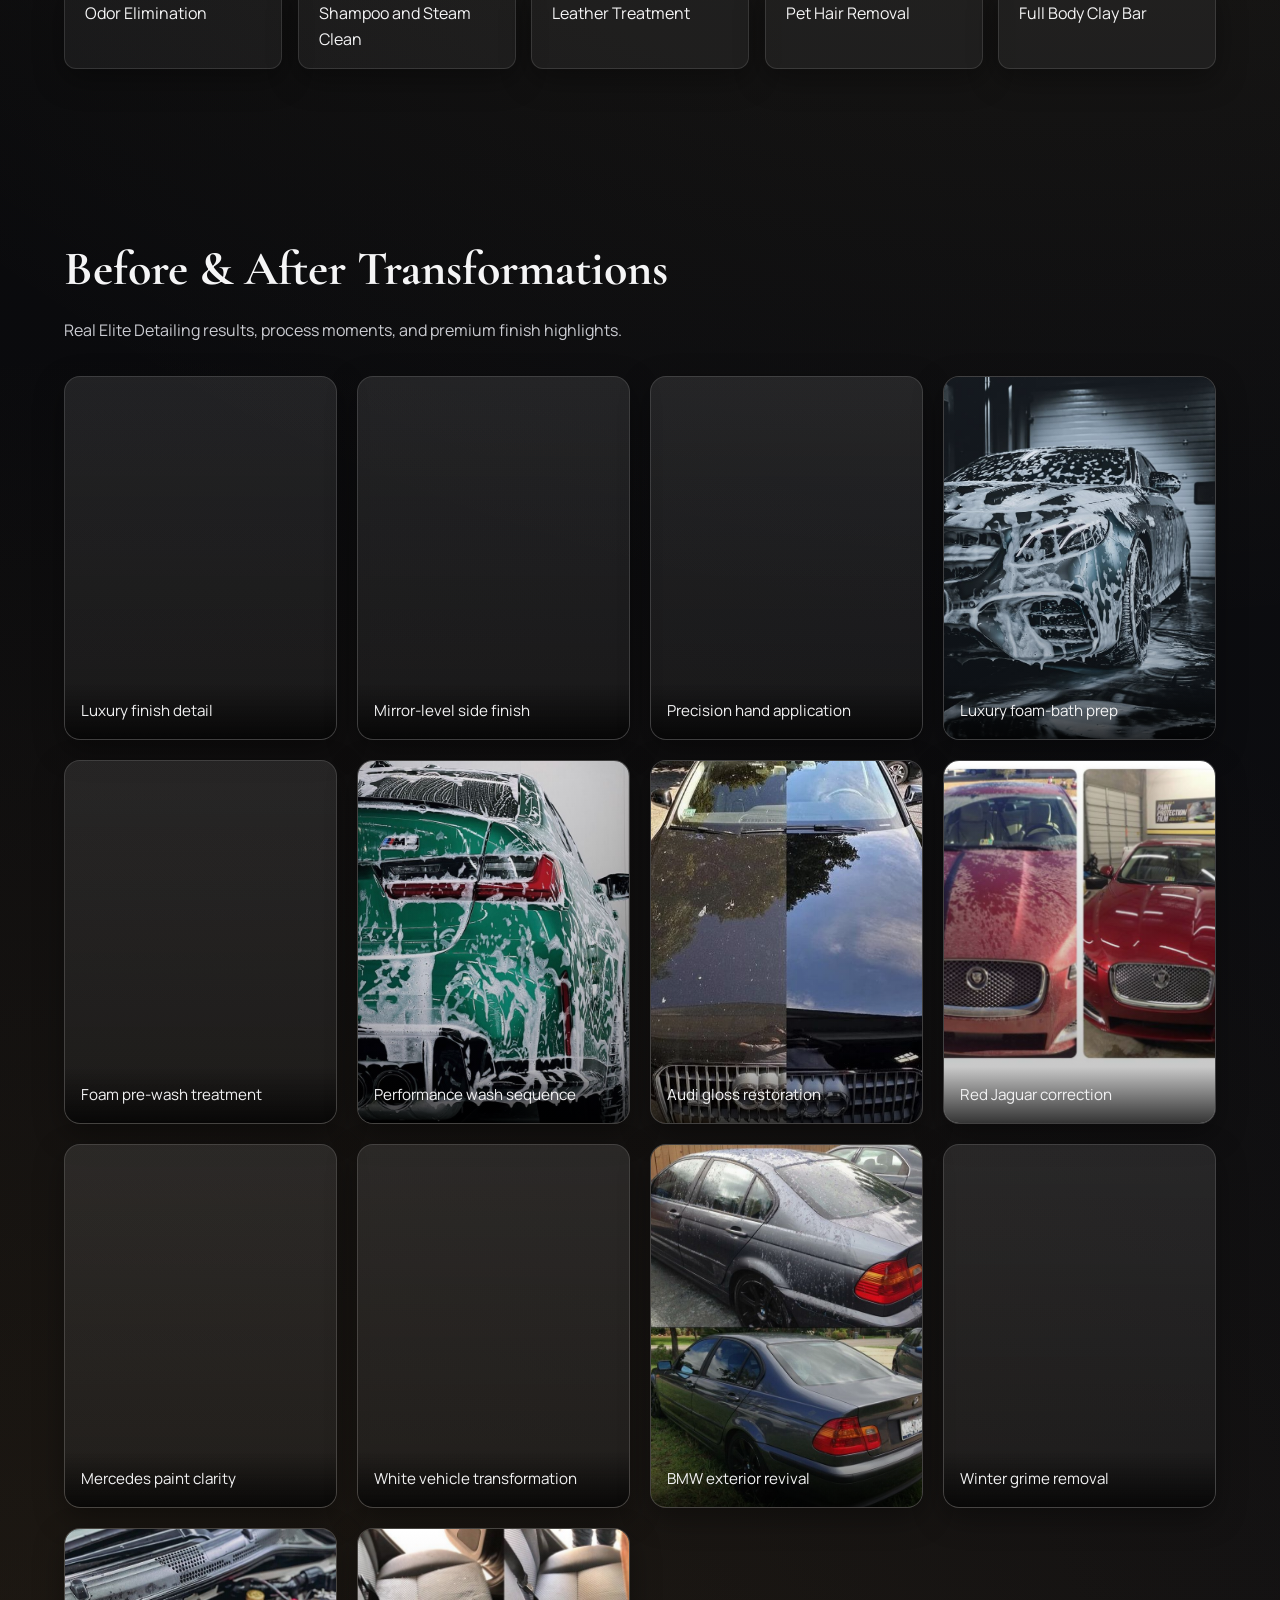
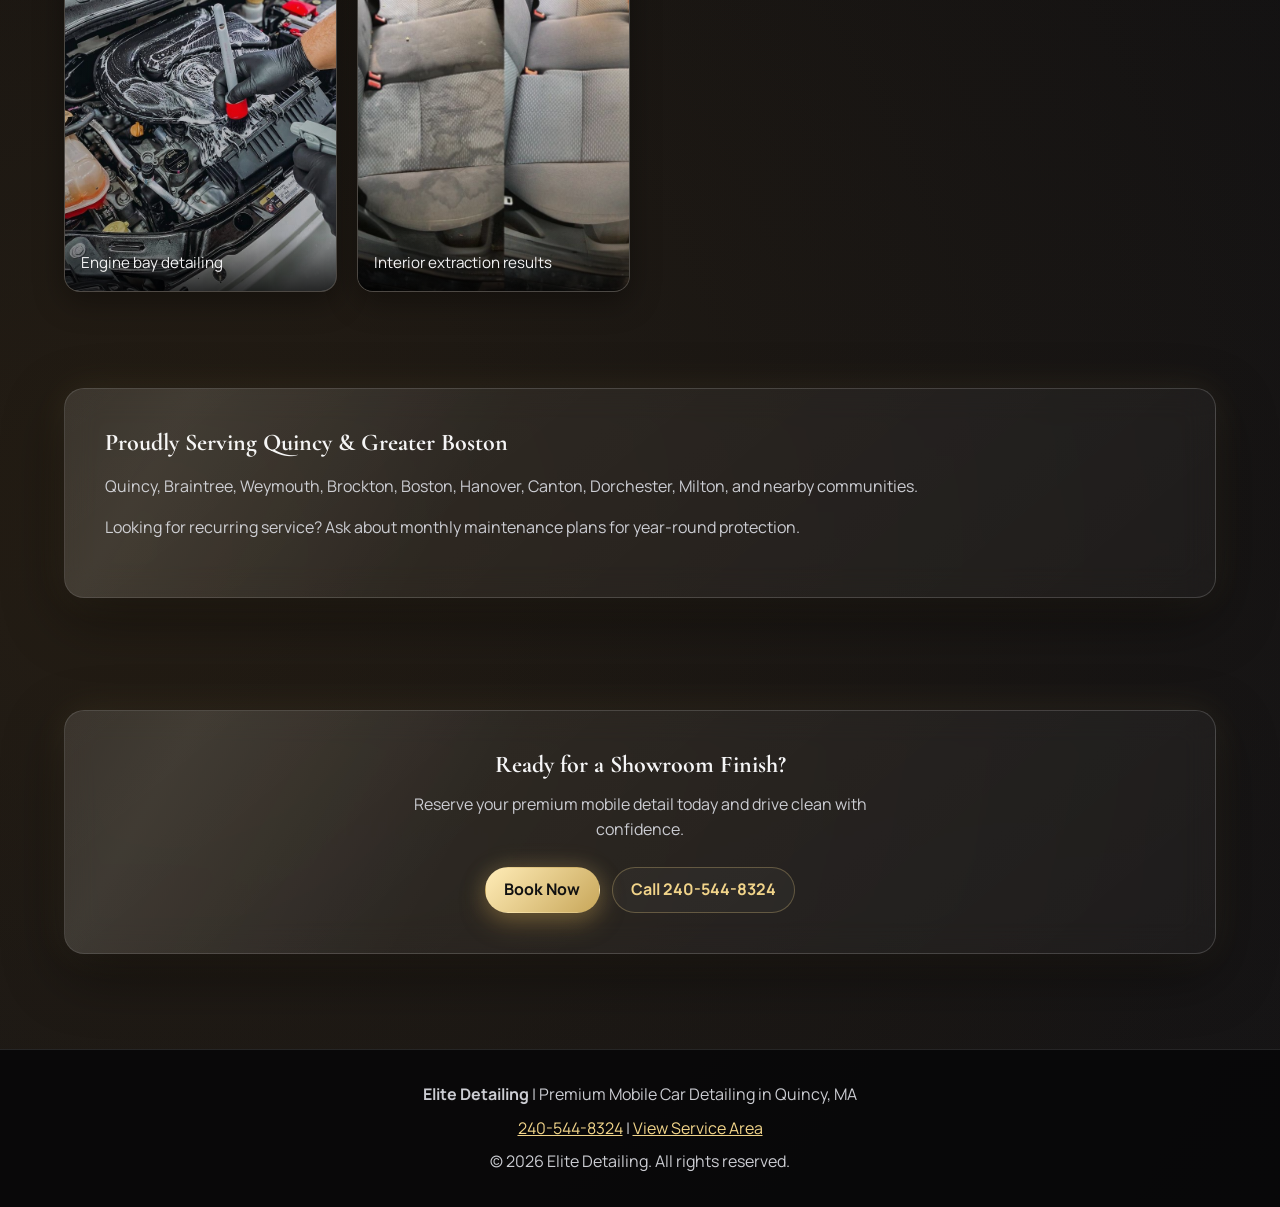
==== commit 7f0a99e2: "Refine hero transitions and finalize premium motion polish" ====
--- a/index.html
+++ b/index.html
@@ -77,7 +77,7 @@
   <main id="main-content">
     <section id="top" class="hero" aria-labelledby="hero-title">
       <div class="hero-media" aria-hidden="true">
-        <!-- Replace this src with your real hero detailing photo -->
+        <!-- Restored deployed hero background image -->
         <img
           src="images/hero-detailing.jpg"
           alt=""
@@ -88,8 +88,8 @@
         >
       </div>
       <div class="decor-accent decor-hero" aria-hidden="true">
-        <!-- Place in /images folder as: decor-hero-silver-mercedes-foam.jpg -->
-        <img loading="lazy" decoding="async" width="736" height="1308" src="images/decor-hero-silver-mercedes-foam.jpg" alt="">
+        <!-- Decorative accent uses existing gallery image -->
+        <img loading="lazy" decoding="async" width="736" height="1308" src="images/gallery-13-silver-mercedes-foam.jpg" alt="">
       </div>
       <div class="hero-overlay" aria-hidden="true"></div>
 
@@ -311,10 +311,6 @@
 
     <section class="section section-cta" aria-labelledby="cta-title">
       <div class="container">
-        <div class="decor-accent decor-section" aria-hidden="true">
-          <!-- Place in /images folder as: decor-section-green-bmw-foam.jpg -->
-          <img loading="lazy" decoding="async" width="704" height="1248" src="images/decor-section-green-bmw-foam.jpg" alt="">
-        </div>
         <div class="glass-panel cta-panel reveal">
           <h2 id="cta-title">Ready for a Showroom Finish?</h2>
           <p>Reserve your premium mobile detail today and drive clean with confidence.</p>
@@ -342,12 +338,18 @@
   <script>
     (function () {
       var prefersReducedMotion = window.matchMedia('(prefers-reduced-motion: reduce)').matches;
+      var revealNodes = Array.prototype.slice.call(document.querySelectorAll('.reveal'));
+      for (var r = 0; r < revealNodes.length; r += 1) {
+        revealNodes[r].style.setProperty('--reveal-delay', ((r % 10) * 48) + 'ms');
+      }
+
       if (prefersReducedMotion || !('IntersectionObserver' in window)) {
         document.documentElement.classList.add('no-motion');
+        for (var s = 0; s < revealNodes.length; s += 1) {
+          revealNodes[s].classList.add('is-visible');
+        }
         return;
       }
-
-      var revealNodes = document.querySelectorAll('.reveal');
       var observer = new IntersectionObserver(function (entries, obs) {
         for (var i = 0; i < entries.length; i += 1) {
           if (entries[i].isIntersecting) {
@@ -360,6 +362,50 @@
       for (var j = 0; j < revealNodes.length; j += 1) {
         observer.observe(revealNodes[j]);
       }
+
+      var hero = document.querySelector('.hero');
+      var heroImage = document.querySelector('.hero-media img');
+      if (!hero || !heroImage) {
+        return;
+      }
+
+      var rafId = null;
+      var pointerX = 0;
+      var pointerY = 0;
+
+      function updateHeroDepth() {
+        var scrollDepth = Math.min(18, (window.scrollY || window.pageYOffset) * 0.045);
+        hero.style.setProperty('--hero-scroll-y', scrollDepth.toFixed(2) + 'px');
+        hero.style.setProperty('--hero-pointer-x', pointerX.toFixed(2) + 'px');
+        hero.style.setProperty('--hero-pointer-y', pointerY.toFixed(2) + 'px');
+        rafId = null;
+      }
+
+      function requestDepthUpdate() {
+        if (rafId === null) {
+          rafId = window.requestAnimationFrame(updateHeroDepth);
+        }
+      }
+
+      window.addEventListener('scroll', requestDepthUpdate, { passive: true });
+      requestDepthUpdate();
+
+      if (window.matchMedia('(hover: hover) and (pointer: fine)').matches) {
+        hero.addEventListener('mousemove', function (event) {
+          var rect = hero.getBoundingClientRect();
+          var x = (event.clientX - rect.left) / rect.width - 0.5;
+          var y = (event.clientY - rect.top) / rect.height - 0.5;
+          pointerX = x * 8;
+          pointerY = y * 6;
+          requestDepthUpdate();
+        });
+
+        hero.addEventListener('mouseleave', function () {
+          pointerX = 0;
+          pointerY = 0;
+          requestDepthUpdate();
+        });
+      }
     })();
   </script>
 </body>
--- a/styles.css
+++ b/styles.css
@@ -24,6 +24,11 @@
   --space-12: 3rem;
   --space-16: 4rem;
   --container: 72rem;
+  --ease-premium: cubic-bezier(0.22, 1, 0.36, 1);
+  --ease-swift: cubic-bezier(0.2, 0.8, 0.2, 1);
+  --hero-scroll-y: 0px;
+  --hero-pointer-x: 0px;
+  --hero-pointer-y: 0px;
 }
 
 * {
@@ -47,6 +52,19 @@
   overflow-x: hidden;
 }
 
+body::before {
+  content: "";
+  position: fixed;
+  inset: 0;
+  pointer-events: none;
+  z-index: 0;
+  opacity: 0.08;
+  background-image:
+    radial-gradient(circle at 25% 35%, rgba(255, 255, 255, 0.16) 0 0.6px, transparent 0.8px),
+    radial-gradient(circle at 75% 65%, rgba(255, 255, 255, 0.1) 0 0.6px, transparent 0.8px);
+  background-size: 3px 3px, 4px 4px;
+}
+
 a {
   color: inherit;
 }
@@ -60,6 +78,13 @@
 .container {
   width: min(100% - 2rem, var(--container));
   margin-inline: auto;
+}
+
+.site-header,
+main,
+.site-footer {
+  position: relative;
+  z-index: 1;
 }
 
 .skip-link {
@@ -206,11 +231,42 @@
 
 .hero {
   position: relative;
-  min-height: min(88svh, 54rem);
+  min-height: min(76svh, 48rem);
   display: flex;
   align-items: center;
   isolation: isolate;
-  padding: var(--space-16) 0 var(--space-12);
+  overflow: clip;
+  padding: var(--space-12) 0 var(--space-8);
+}
+
+.hero::before {
+  content: "";
+  position: absolute;
+  inset: 0;
+  z-index: -1;
+  pointer-events: none;
+  background:
+    radial-gradient(circle at 18% 28%, rgba(241, 212, 138, 0.28), transparent 34%),
+    radial-gradient(circle at 82% 72%, rgba(241, 212, 138, 0.14), transparent 44%);
+  mix-blend-mode: screen;
+  animation: ambientGlow 11s var(--ease-swift) infinite alternate;
+}
+
+.hero::after {
+  content: "";
+  position: absolute;
+  left: 0;
+  right: 0;
+  bottom: -1px;
+  height: clamp(4.5rem, 11vw, 8rem);
+  z-index: -1;
+  pointer-events: none;
+  background: linear-gradient(
+    to bottom,
+    rgba(7, 7, 8, 0) 0%,
+    rgba(7, 7, 8, 0.92) 62%,
+    rgba(7, 7, 8, 1) 100%
+  );
 }
 
 .decor-accent {
@@ -248,7 +304,12 @@
   content: "";
   position: absolute;
   inset: 0;
-  background: linear-gradient(180deg, rgba(0, 0, 0, 0.2), rgba(6, 6, 8, 0.8));
+  background: linear-gradient(
+    180deg,
+    rgba(0, 0, 0, 0.24) 0%,
+    rgba(6, 6, 8, 0.66) 58%,
+    rgba(7, 7, 8, 0.96) 100%
+  );
 }
 
 .hero-media img {
@@ -256,6 +317,10 @@
   height: 100%;
   object-fit: cover;
   object-position: center;
+  transform: scale(1.08)
+    translate3d(var(--hero-pointer-x), calc(var(--hero-scroll-y) + var(--hero-pointer-y)), 0);
+  transform-origin: center;
+  transition: transform 500ms var(--ease-premium);
 }
 
 .hero-overlay {
@@ -264,15 +329,31 @@
   z-index: -1;
   background:
     radial-gradient(circle at 70% 20%, rgba(241, 212, 138, 0.18), transparent 40%),
-    linear-gradient(120deg, rgba(0, 0, 0, 0.72), rgba(0, 0, 0, 0.42));
+    linear-gradient(120deg, rgba(0, 0, 0, 0.72), rgba(0, 0, 0, 0.42)),
+    linear-gradient(to bottom, rgba(7, 7, 8, 0) 68%, rgba(7, 7, 8, 0.96) 100%);
+  background-size: 130% 130%, auto, auto;
+  animation: heroLightSweep 14s var(--ease-swift) infinite alternate;
 }
 
 .glass-panel {
+  position: relative;
+  overflow: hidden;
   background: linear-gradient(140deg, rgba(255, 255, 255, 0.08), rgba(255, 255, 255, 0.03));
   border: 1px solid rgba(255, 255, 255, 0.16);
   box-shadow: var(--shadow-1), 0 0 36px rgba(241, 212, 138, 0.1);
   border-radius: var(--radius-lg);
   backdrop-filter: blur(16px);
+}
+
+.glass-panel::before {
+  content: "";
+  position: absolute;
+  inset: 0;
+  pointer-events: none;
+  border-radius: inherit;
+  background: linear-gradient(120deg, transparent 10%, rgba(255, 248, 224, 0.14) 32%, transparent 58%);
+  transform: translateX(-24%);
+  opacity: 0.55;
 }
 
 .hero-content {
@@ -299,8 +380,10 @@
 
 h1 {
   margin-top: var(--space-4);
-  font-size: clamp(2rem, 6.5vw, 4.2rem);
-  text-shadow: 0 0 22px rgba(241, 212, 138, 0.24);
+  font-size: clamp(2.2rem, 6.8vw, 4.7rem);
+  letter-spacing: 0.01em;
+  text-wrap: balance;
+  text-shadow: 0 0 24px rgba(241, 212, 138, 0.2), 0 16px 38px rgba(0, 0, 0, 0.35);
 }
 
 .lead {
@@ -308,6 +391,7 @@
   margin-bottom: var(--space-6);
   color: var(--text-1);
   max-width: 42ch;
+  letter-spacing: 0.01em;
 }
 
 .cta-group {
@@ -317,6 +401,9 @@
 }
 
 .btn {
+  position: relative;
+  isolation: isolate;
+  overflow: hidden;
   display: inline-flex;
   justify-content: center;
   align-items: center;
@@ -329,6 +416,29 @@
   transition: transform 220ms ease, box-shadow 220ms ease, background-color 220ms ease, color 220ms ease, border-color 220ms ease;
 }
 
+.btn::before {
+  content: "";
+  position: absolute;
+  inset: -36%;
+  z-index: -1;
+  pointer-events: none;
+  background: radial-gradient(circle, rgba(255, 236, 183, 0.24) 0, transparent 62%);
+  opacity: 0;
+  transform: scale(0.86);
+  transition: opacity 280ms var(--ease-swift), transform 380ms var(--ease-swift);
+}
+
+.btn::after {
+  content: "";
+  position: absolute;
+  inset: 0;
+  border-radius: inherit;
+  pointer-events: none;
+  background: linear-gradient(120deg, transparent 30%, rgba(255, 255, 255, 0.28) 48%, transparent 66%);
+  transform: translateX(-120%);
+  opacity: 0;
+}
+
 .btn-primary {
   background: linear-gradient(135deg, #ffecb7 0%, var(--gold-1) 100%);
   color: #111;
@@ -352,8 +462,26 @@
   box-shadow: 0 0 22px rgba(241, 212, 138, 0.18);
 }
 
+.btn:hover::before,
+.btn:focus-visible::before {
+  opacity: 1;
+  transform: scale(1);
+}
+
+.btn:hover::after,
+.btn:focus-visible::after {
+  opacity: 1;
+  transform: translateX(120%);
+  transition: transform 640ms var(--ease-premium), opacity 280ms var(--ease-swift);
+}
+
 .section {
+  position: relative;
   padding: var(--space-12) 0;
+}
+
+.hero + .section {
+  padding-top: var(--space-10);
 }
 
 .section-card {
@@ -383,6 +511,8 @@
 }
 
 .card {
+  position: relative;
+  overflow: hidden;
   padding: var(--space-6);
   border-radius: var(--radius-md);
   background: linear-gradient(160deg, rgba(255, 255, 255, 0.08), rgba(255, 255, 255, 0.03));
@@ -391,6 +521,19 @@
   transition: transform 240ms ease, border-color 240ms ease, box-shadow 240ms ease;
 }
 
+.card::after {
+  content: "";
+  position: absolute;
+  inset: -2px;
+  border-radius: inherit;
+  pointer-events: none;
+  background:
+    radial-gradient(circle at 10% 10%, rgba(255, 247, 222, 0.2), transparent 42%),
+    linear-gradient(135deg, rgba(255, 255, 255, 0.05), transparent 44%);
+  opacity: 0.35;
+  transition: opacity 260ms var(--ease-swift), transform 320ms var(--ease-swift);
+}
+
 .card-link {
   display: block;
   color: inherit;
@@ -405,9 +548,14 @@
 }
 
 .card:hover {
-  transform: translateY(-4px);
+  transform: translateY(-6px) scale(1.01);
   border-color: var(--line);
   box-shadow: var(--shadow-1), 0 0 28px rgba(241, 212, 138, 0.24);
+}
+
+.card:hover::after {
+  opacity: 0.75;
+  transform: translateY(-4px);
 }
 
 .card h3 {
@@ -446,6 +594,13 @@
   background: var(--surface);
   border: 1px solid rgba(255, 255, 255, 0.12);
   box-shadow: var(--shadow-0);
+  transition: transform 260ms var(--ease-swift), box-shadow 260ms var(--ease-swift), border-color 260ms var(--ease-swift);
+}
+
+.upgrade-grid li:hover {
+  transform: translateY(-3px);
+  border-color: var(--line);
+  box-shadow: var(--shadow-1), 0 0 20px rgba(241, 212, 138, 0.18);
 }
 
 .upgrade-link {
@@ -485,6 +640,20 @@
   z-index: 1;
 }
 
+.gallery-item::after {
+  content: "";
+  position: absolute;
+  inset: 0;
+  pointer-events: none;
+  z-index: 1;
+  opacity: 0;
+  background:
+    linear-gradient(180deg, rgba(0, 0, 0, 0), rgba(0, 0, 0, 0.35)),
+    radial-gradient(circle at 20% 15%, rgba(241, 212, 138, 0.2), transparent 42%);
+  transform: translateY(10px);
+  transition: opacity 260ms var(--ease-swift), transform 320ms var(--ease-swift);
+}
+
 .gallery-item img {
   width: 100%;
   height: 100%;
@@ -518,23 +687,17 @@
   box-shadow: var(--shadow-1), 0 0 28px rgba(241, 212, 138, 0.26);
 }
 
+.gallery-item:hover::after {
+  opacity: 1;
+  transform: translateY(0);
+}
+
 .section-cta {
   padding-top: var(--space-16);
 }
 
 .section-cta .container {
   position: relative;
-}
-
-.decor-section {
-  left: clamp(0.6rem, 3vw, 2rem);
-  top: -3rem;
-  width: clamp(7rem, 20vw, 13rem);
-  height: clamp(10rem, 30vw, 17rem);
-  opacity: 0.16;
-  filter: blur(1px);
-  box-shadow: 0 0 56px rgba(241, 212, 138, 0.24);
-  mask-image: radial-gradient(circle at center, black 45%, transparent 100%);
 }
 
 .cta-panel {
@@ -576,28 +739,61 @@
   color: var(--gold-0);
 }
 
+@keyframes ambientGlow {
+  0% {
+    transform: scale(1) translate3d(0, 0, 0);
+    opacity: 0.65;
+  }
+  100% {
+    transform: scale(1.06) translate3d(0, -8px, 0);
+    opacity: 0.9;
+  }
+}
+
+@keyframes heroLightSweep {
+  0% {
+    background-position: 50% 30%, 0 0;
+  }
+  100% {
+    background-position: 57% 66%, 0 0;
+  }
+}
+
 .reveal {
   opacity: 0;
-  transform: translateY(12px);
-  transition: transform 540ms cubic-bezier(0.16, 1, 0.3, 1), opacity 540ms ease;
-  will-change: transform, opacity;
+  transform: translateY(22px) scale(0.975);
+  filter: blur(4px);
+  transition:
+    transform 780ms var(--ease-premium),
+    opacity 620ms var(--ease-swift),
+    filter 620ms var(--ease-swift);
+  transition-delay: var(--reveal-delay, 0ms);
+  will-change: transform, opacity, filter;
 }
 
 .reveal.is-visible {
   opacity: 1;
-  transform: translateY(0);
+  transform: translateY(0) scale(1);
+  filter: blur(0);
 }
 
 .no-motion .reveal {
   opacity: 1;
   transform: none;
+  filter: none;
   transition: none;
+}
+
+.no-motion .hero::before,
+.no-motion .hero-overlay {
+  animation: none;
 }
 
 @media (prefers-reduced-motion: reduce) {
   .reveal {
     opacity: 1;
     transform: none;
+    filter: none;
     transition: none;
   }
 
@@ -607,8 +803,17 @@
 
   .btn,
   .card,
-  .site-nav a {
+  .site-nav a,
+  .hero-media img,
+  .gallery-item::after,
+  .btn::after,
+  .btn::before {
     transition: none;
+  }
+
+  .hero::before,
+  .hero-overlay {
+    animation: none;
   }
 }
 
@@ -644,7 +849,9 @@
   }
 
   .hero {
-    padding-top: var(--space-12);
+    min-height: 70svh;
+    padding-top: var(--space-10);
+    padding-bottom: var(--space-6);
   }
 
   .decor-hero {
@@ -652,14 +859,6 @@
     height: 10.5rem;
     opacity: 0.17;
   }
-
-  .decor-section {
-    width: 6.8rem;
-    height: 9.5rem;
-    top: -1.5rem;
-    opacity: 0.14;
-  }
-
   .cta-group {
     width: 100%;
   }
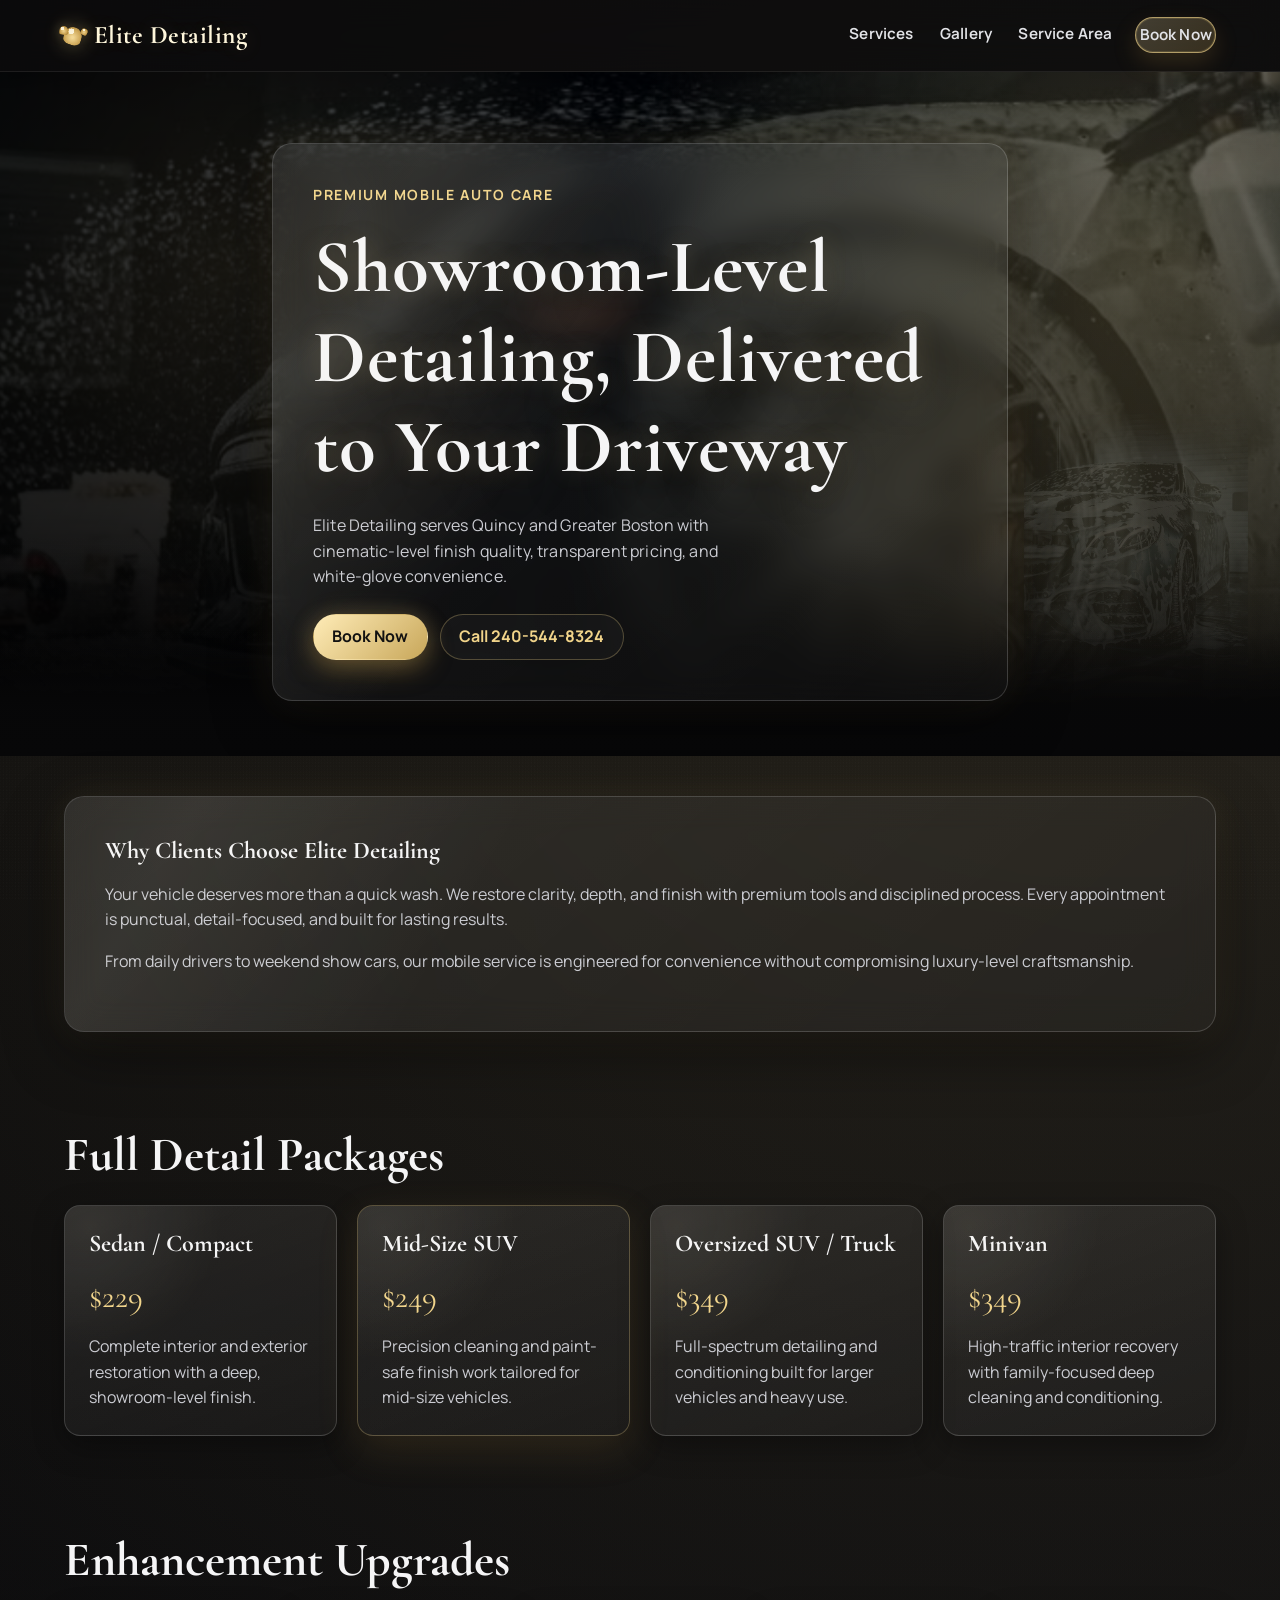
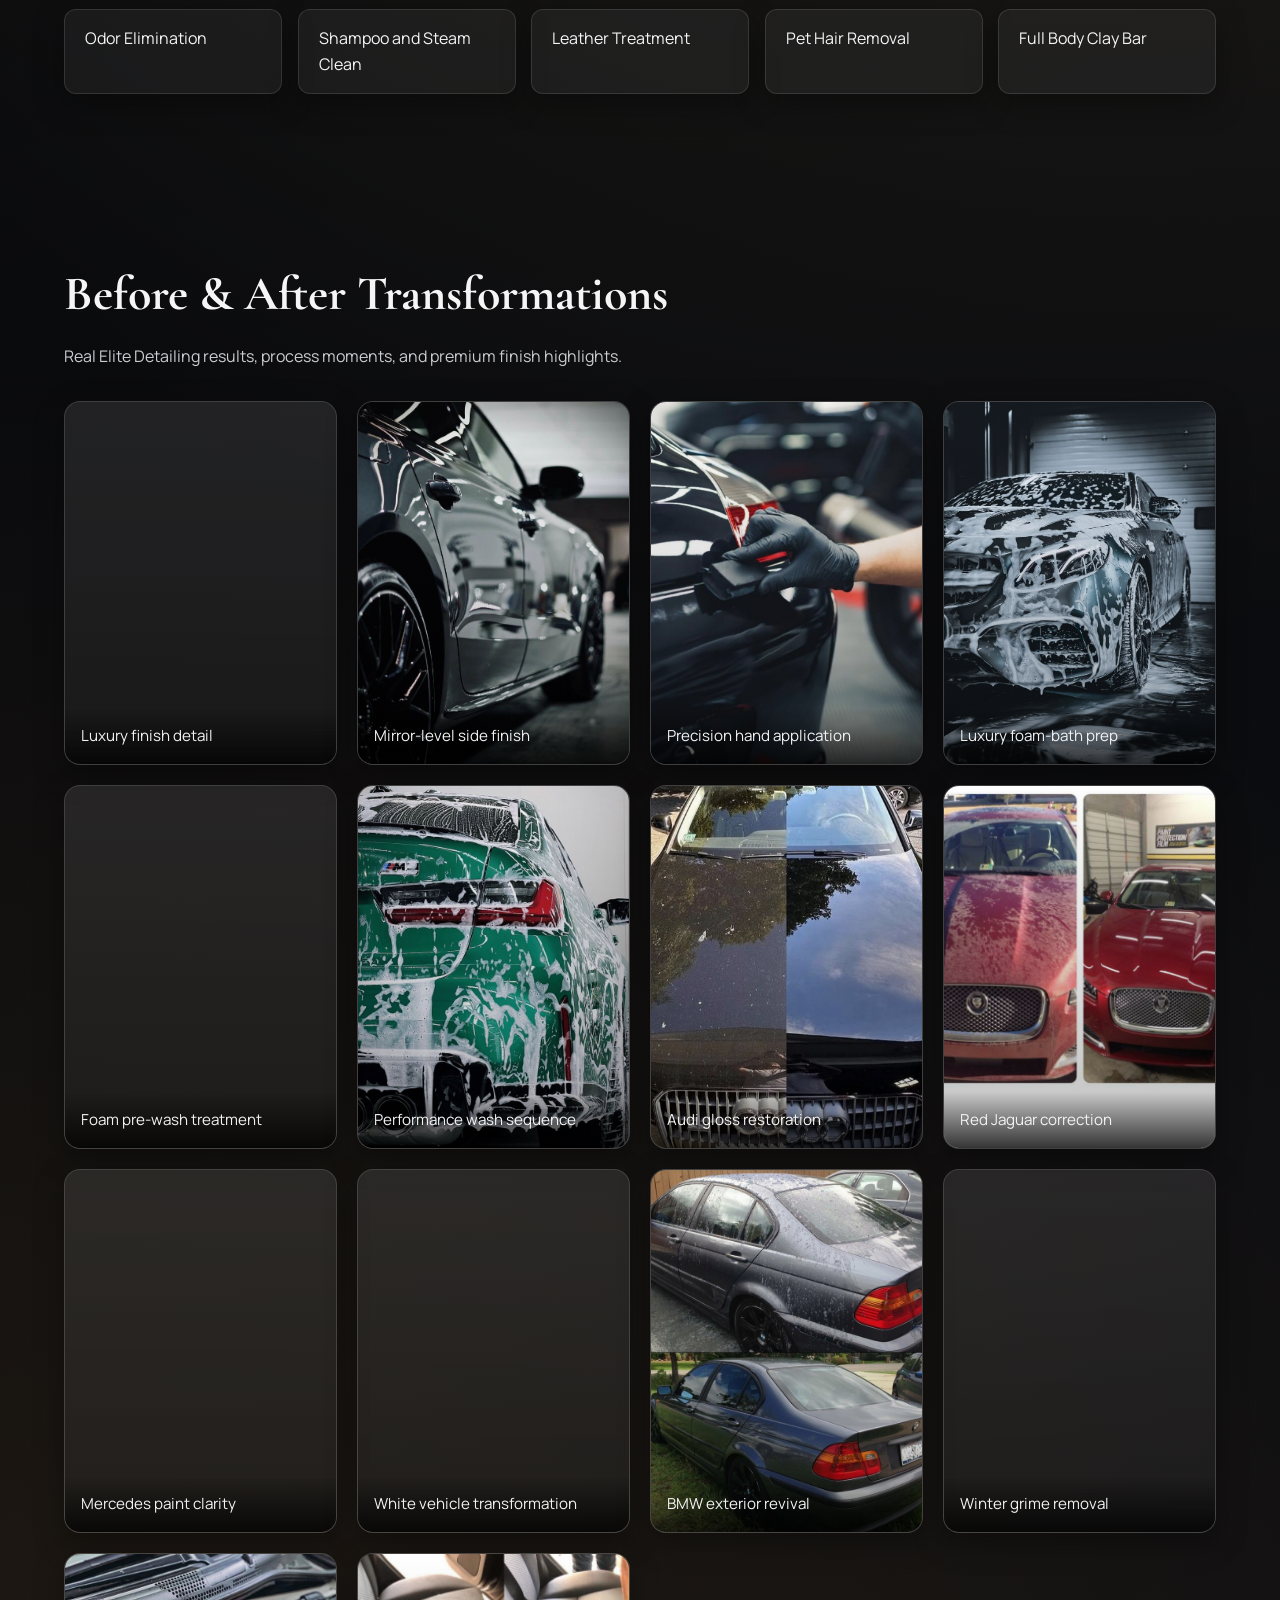
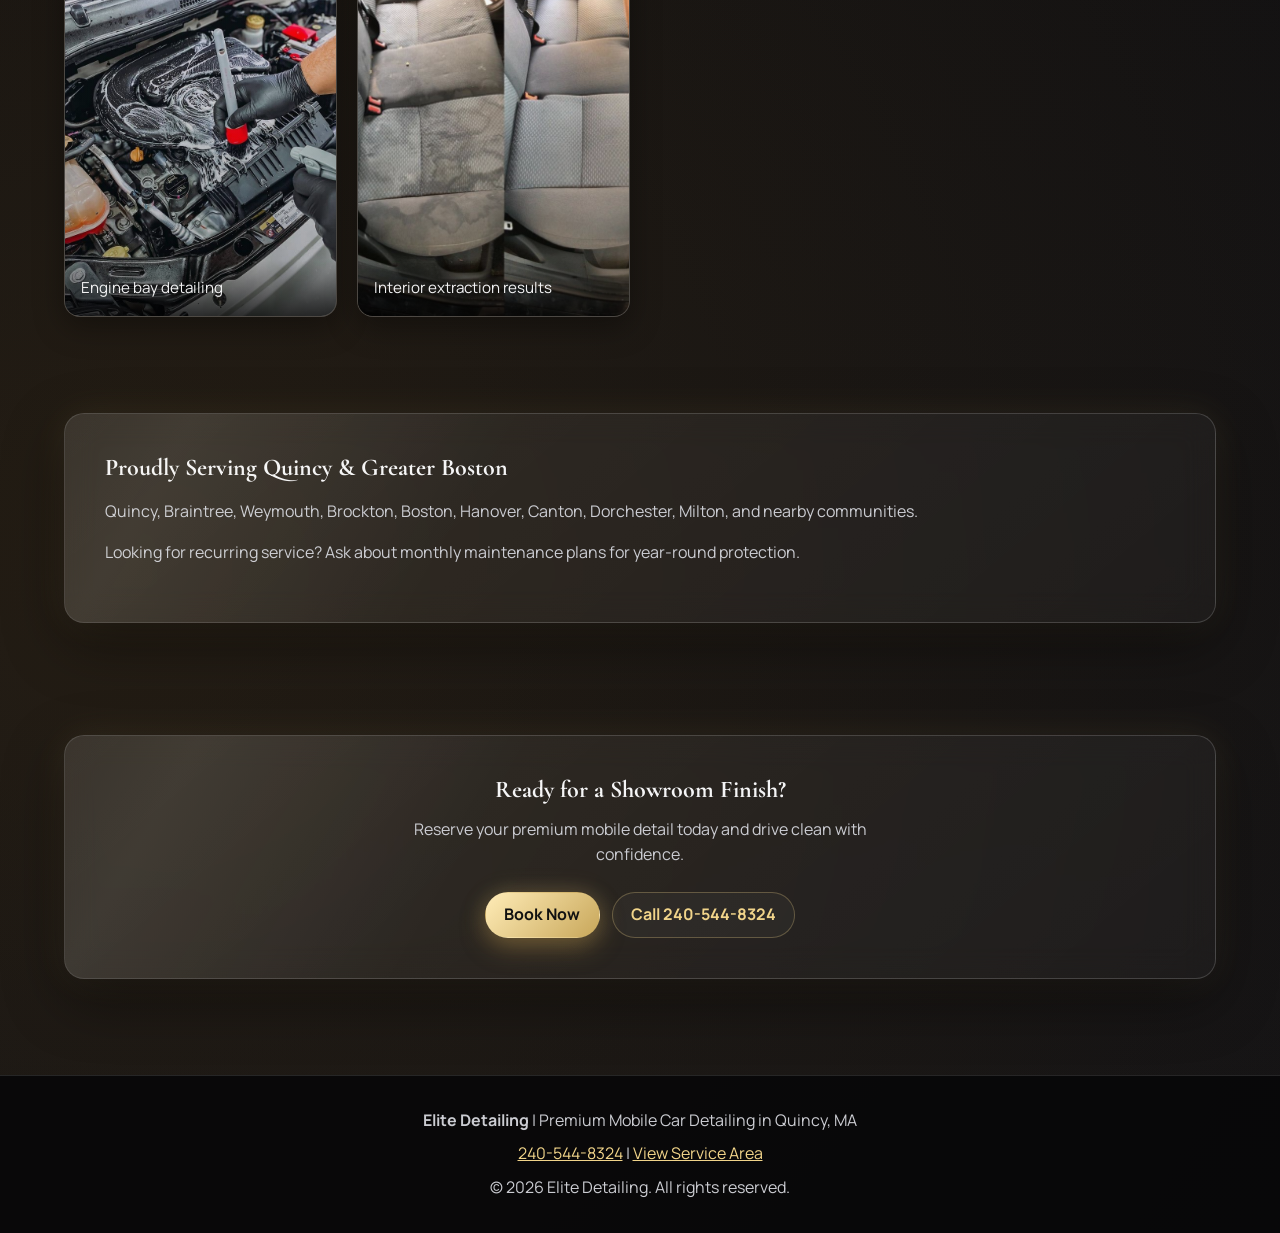
==== commit 62cf9066: "Remove time-based service duration claims from index packages" ====
--- a/index.html
+++ b/index.html
@@ -131,25 +131,25 @@
           <a class="card card-link reveal" role="listitem" href="https://calendly.com/fmbamuku-hdu9/30min" target="_blank" rel="noopener noreferrer" aria-label="Book Sedan or Compact detailing package">
             <h3>Sedan / Compact</h3>
             <p class="price">$229</p>
-            <p>3+ hours of complete interior and exterior restoration.</p>
+            <p>Complete interior and exterior restoration with a deep, showroom-level finish.</p>
           </a>
 
           <a class="card card-link featured reveal" role="listitem" href="https://calendly.com/fmbamuku-hdu9/30min" target="_blank" rel="noopener noreferrer" aria-label="Book Mid-Size SUV detailing package">
             <h3>Mid-Size SUV</h3>
             <p class="price">$249</p>
-            <p>3+ hours of precision cleaning and paint-safe finish work.</p>
+            <p>Precision cleaning and paint-safe finish work tailored for mid-size vehicles.</p>
           </a>
 
           <a class="card card-link reveal" role="listitem" href="https://calendly.com/fmbamuku-hdu9/30min" target="_blank" rel="noopener noreferrer" aria-label="Book Oversized SUV or Truck detailing package">
             <h3>Oversized SUV / Truck</h3>
             <p class="price">$349</p>
-            <p>Up to 4 hours of full-spectrum detailing and conditioning.</p>
+            <p>Full-spectrum detailing and conditioning built for larger vehicles and heavy use.</p>
           </a>
 
           <a class="card card-link reveal" role="listitem" href="https://calendly.com/fmbamuku-hdu9/30min" target="_blank" rel="noopener noreferrer" aria-label="Book Minivan detailing package">
             <h3>Minivan</h3>
             <p class="price">$349</p>
-            <p>Up to 3.5 hours focused on high-traffic interior recovery.</p>
+            <p>High-traffic interior recovery with family-focused deep cleaning and conditioning.</p>
           </a>
         </div>
       </div>
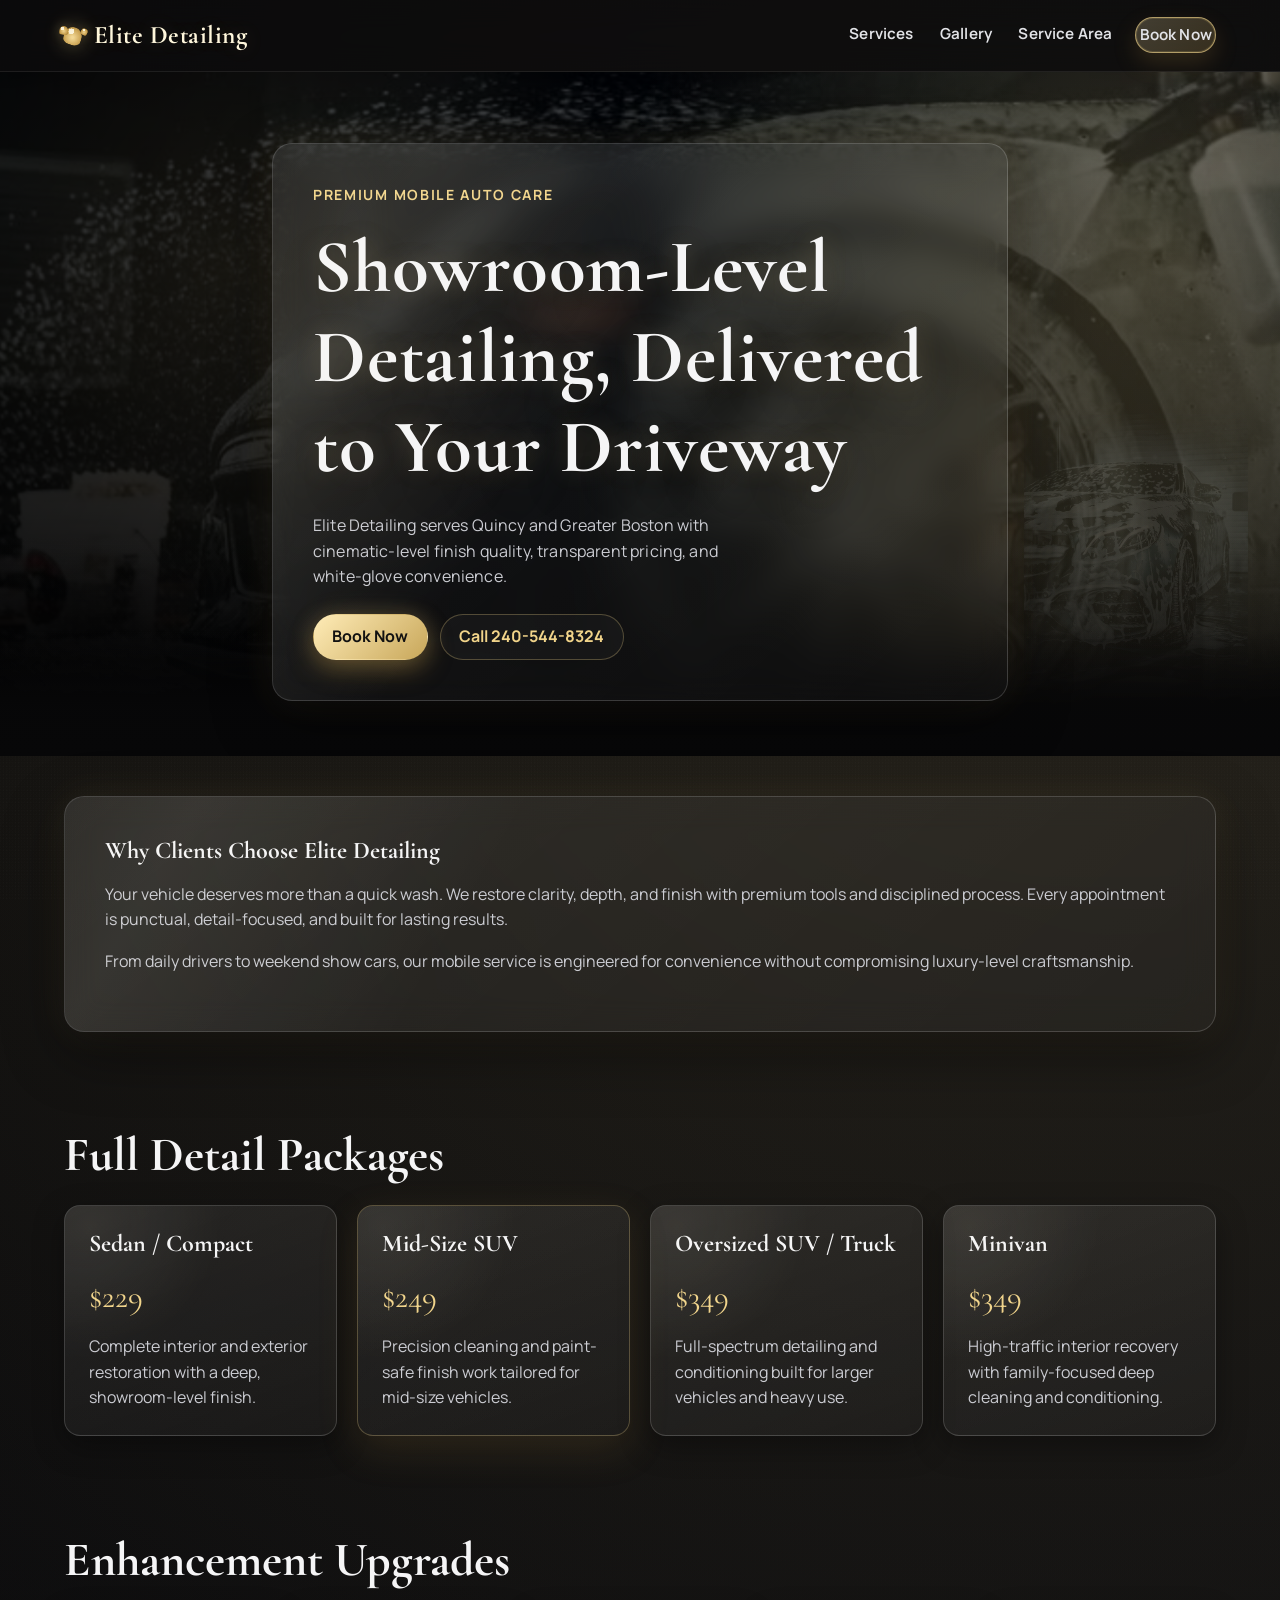
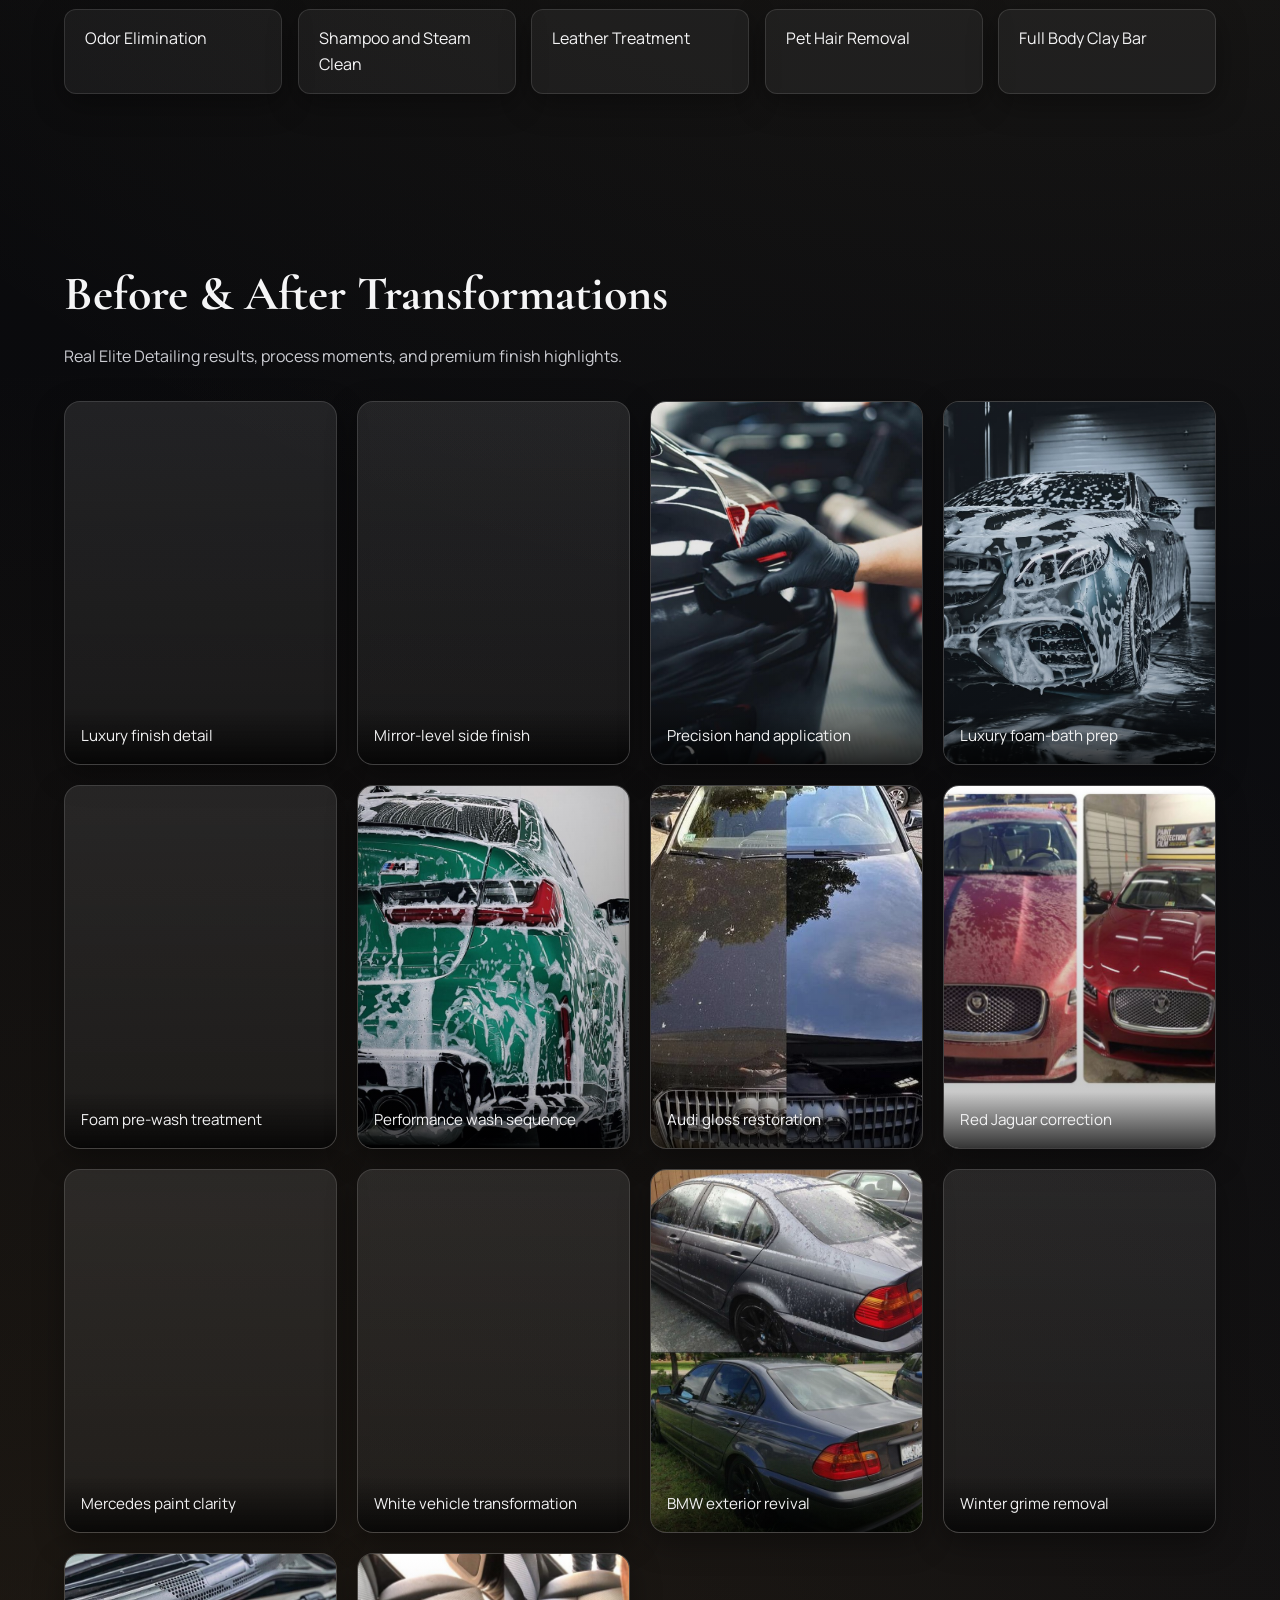
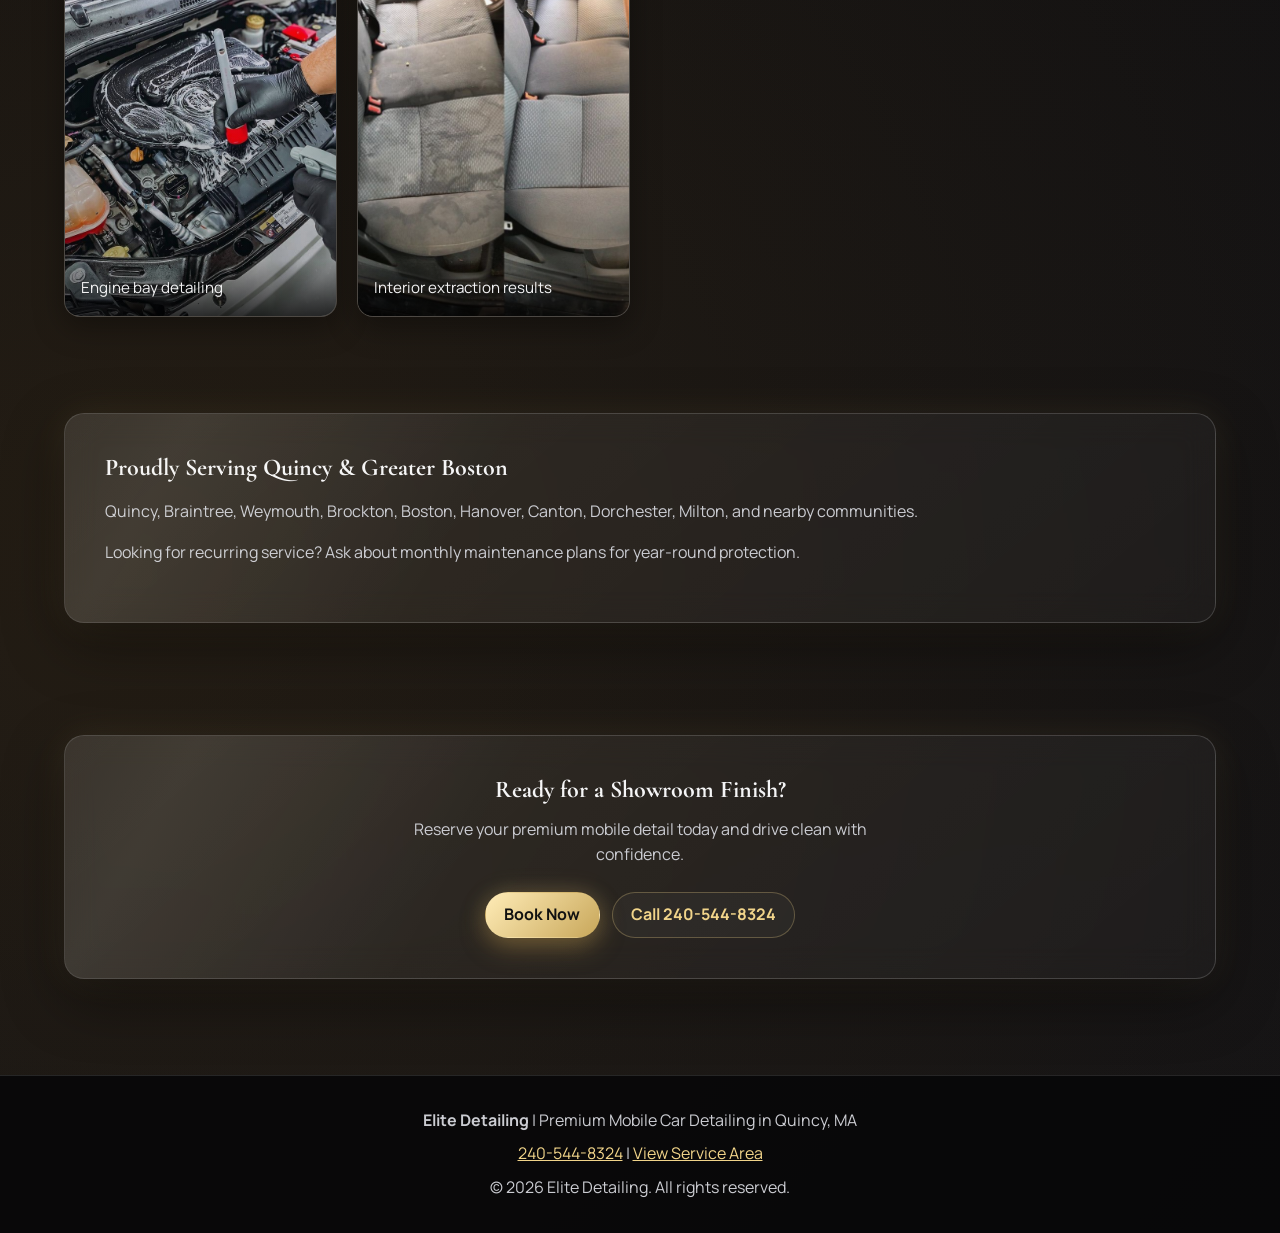
==== commit 37845812: "Set index.html as primary updated page content" ====
--- a/index.html
+++ b/index.html
@@ -338,18 +338,12 @@
   <script>
     (function () {
       var prefersReducedMotion = window.matchMedia('(prefers-reduced-motion: reduce)').matches;
-      var revealNodes = Array.prototype.slice.call(document.querySelectorAll('.reveal'));
-      for (var r = 0; r < revealNodes.length; r += 1) {
-        revealNodes[r].style.setProperty('--reveal-delay', ((r % 10) * 48) + 'ms');
-      }
-
       if (prefersReducedMotion || !('IntersectionObserver' in window)) {
         document.documentElement.classList.add('no-motion');
-        for (var s = 0; s < revealNodes.length; s += 1) {
-          revealNodes[s].classList.add('is-visible');
-        }
         return;
       }
+
+      var revealNodes = document.querySelectorAll('.reveal');
       var observer = new IntersectionObserver(function (entries, obs) {
         for (var i = 0; i < entries.length; i += 1) {
           if (entries[i].isIntersecting) {
@@ -362,50 +356,6 @@
       for (var j = 0; j < revealNodes.length; j += 1) {
         observer.observe(revealNodes[j]);
       }
-
-      var hero = document.querySelector('.hero');
-      var heroImage = document.querySelector('.hero-media img');
-      if (!hero || !heroImage) {
-        return;
-      }
-
-      var rafId = null;
-      var pointerX = 0;
-      var pointerY = 0;
-
-      function updateHeroDepth() {
-        var scrollDepth = Math.min(18, (window.scrollY || window.pageYOffset) * 0.045);
-        hero.style.setProperty('--hero-scroll-y', scrollDepth.toFixed(2) + 'px');
-        hero.style.setProperty('--hero-pointer-x', pointerX.toFixed(2) + 'px');
-        hero.style.setProperty('--hero-pointer-y', pointerY.toFixed(2) + 'px');
-        rafId = null;
-      }
-
-      function requestDepthUpdate() {
-        if (rafId === null) {
-          rafId = window.requestAnimationFrame(updateHeroDepth);
-        }
-      }
-
-      window.addEventListener('scroll', requestDepthUpdate, { passive: true });
-      requestDepthUpdate();
-
-      if (window.matchMedia('(hover: hover) and (pointer: fine)').matches) {
-        hero.addEventListener('mousemove', function (event) {
-          var rect = hero.getBoundingClientRect();
-          var x = (event.clientX - rect.left) / rect.width - 0.5;
-          var y = (event.clientY - rect.top) / rect.height - 0.5;
-          pointerX = x * 8;
-          pointerY = y * 6;
-          requestDepthUpdate();
-        });
-
-        hero.addEventListener('mouseleave', function () {
-          pointerX = 0;
-          pointerY = 0;
-          requestDepthUpdate();
-        });
-      }
     })();
   </script>
 </body>
